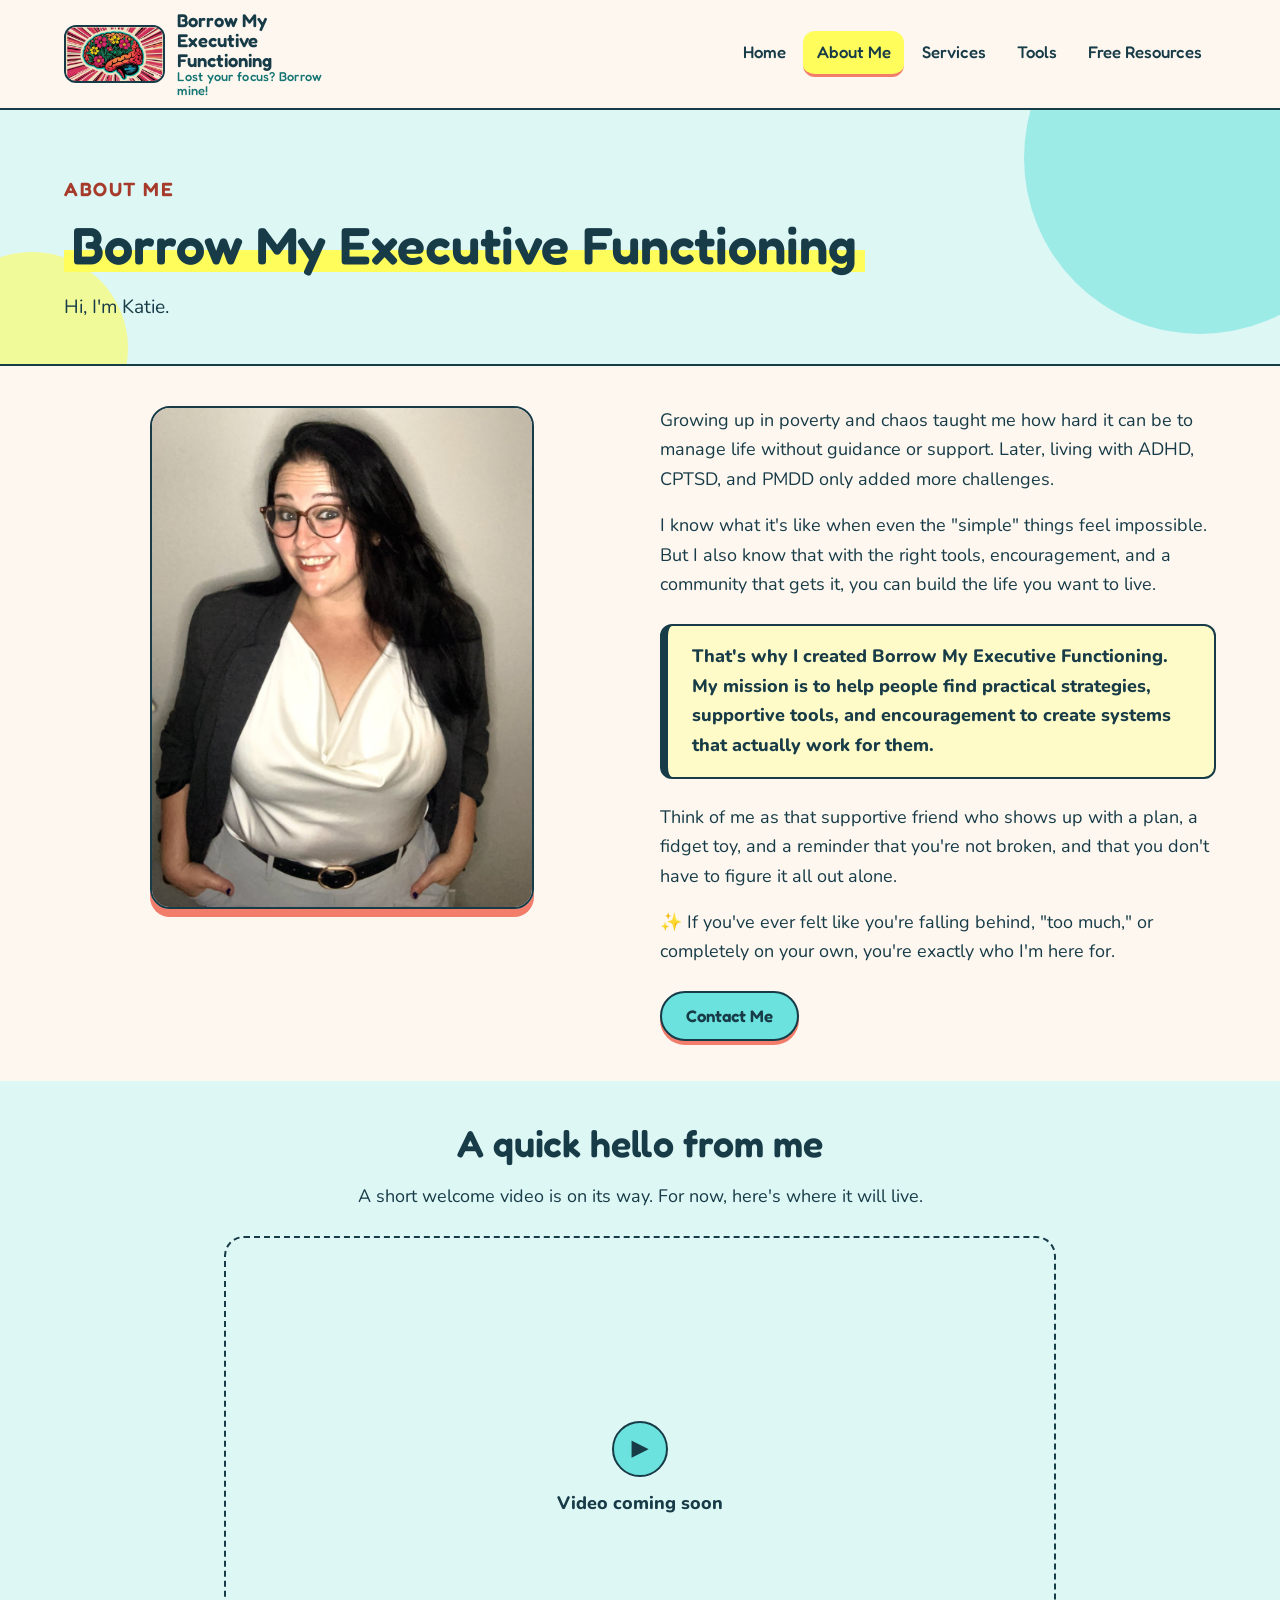
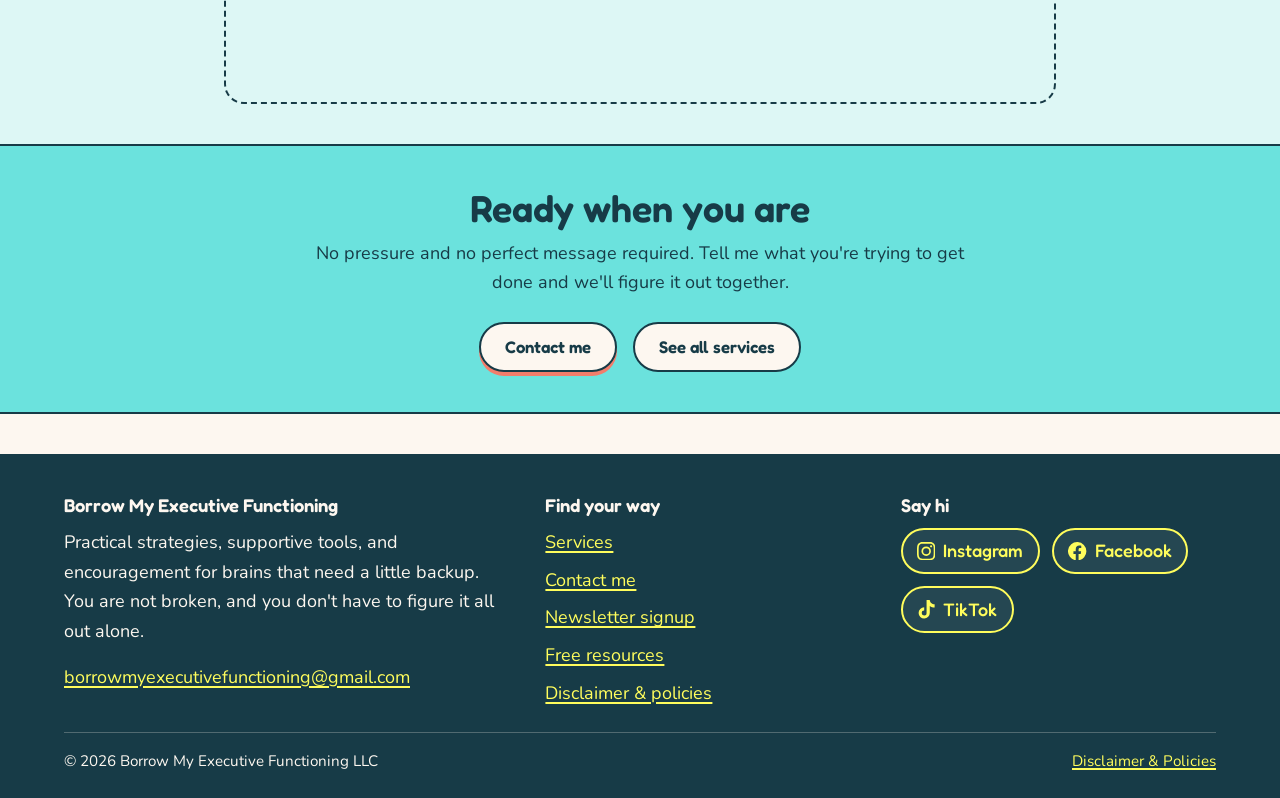
==== site/about.html @ 08794fa0 "Initial site with Netlify forms" ====
<!DOCTYPE html>
<html lang="en">
<head>
  <meta charset="utf-8">
  <meta name="viewport" content="width=device-width, initial-scale=1">
  <title>About Me | Borrow My Executive Functioning</title>
  <meta name="description" content="Meet Katie, the person behind Borrow My Executive Functioning.">
  <link rel="icon" href="images/logo.png" type="image/png">
  <link rel="preconnect" href="https://fonts.googleapis.com">
  <link rel="preconnect" href="https://fonts.gstatic.com" crossorigin>
  <link href="https://fonts.googleapis.com/css2?family=Fredoka:wght@500;600&family=Nunito:ital,wght@0,400;0,700;0,800;1,400&display=swap" rel="stylesheet">
  <link rel="stylesheet" href="css/styles.css">
</head>
<body>
  <a class="skip-link" href="#main">Skip to main content</a>

  <header class="site-header">
    <div class="container">
      <a class="brand" href="index.html" aria-label="Borrow My Executive Functioning home">
        <img src="images/logo.png" alt="" width="640" height="352">
        <span class="brand-name"><span>Borrow My</span><span>Executive Functioning</span><span class="small">Lost your focus? Borrow mine!</span></span>
      </a>
      <button class="nav-toggle" type="button" aria-expanded="false" aria-controls="site-nav">
        <span class="bars" aria-hidden="true"></span>
        <span class="nav-toggle-text">Menu</span>
      </button>
      <nav class="site-nav" id="site-nav" aria-label="Main">
        <ul>
          <li><a href="index.html">Home</a></li>
          <li><a href="about.html" aria-current="page">About Me</a></li>
          <li><a href="services.html">Services</a></li>
          <li><a href="tools.html">Tools</a></li>
          <li><a href="free-resources.html">Free Resources</a></li>
        </ul>
      </nav>
    </div>
  </header>

  <main id="main" tabindex="-1">

    <section class="hero">
      <div class="container">
        <p class="kicker">About Me</p>
        <h1><span class="hl">Borrow My Executive Functioning</span></h1>
        <p class="lead measure">Hi, I'm Katie.</p>
      </div>
    </section>

    <section class="section">
      <div class="container">
        <div class="split">
          <div>
            <img class="portrait" src="images/about-katie.jpg" alt="Katie smiling at the camera, wearing glasses, a white blouse and a dark blazer" width="1000" height="1314">
          </div>
          <div class="measure">
            <p>Growing up in poverty and chaos taught me how hard it can be to manage life without guidance or support. Later, living with ADHD, CPTSD, and PMDD only added more challenges.</p>
            <p>I know what it's like when even the "simple" things feel impossible. But I also know that with the right tools, encouragement, and a community that gets it, you can build the life you want to live.</p>
            <div class="callout">
              <p><strong>That's why I created Borrow My Executive Functioning. My mission is to help people find practical strategies, supportive tools, and encouragement to create systems that actually work for them.</strong></p>
            </div>
            <p>Think of me as that supportive friend who shows up with a plan, a fidget toy, and a reminder that you're not broken, and that you don't have to figure it all out alone.</p>
            <p>&#10024; If you've ever felt like you're falling behind, "too much," or completely on your own, you're exactly who I'm here for.</p>
            <div class="btn-row">
              <a class="btn" href="contact.html">Contact Me</a>
            </div>
          </div>
        </div>
      </div>
    </section>

    <section class="section section--alt" aria-labelledby="video-heading">
      <div class="container">
        <div class="section-heading center">
          <h2 id="video-heading">A quick hello from me</h2>
          <p class="measure">A short welcome video is on its way. For now, here's where it will live.</p>
        </div>
        <div class="video-placeholder" role="img" aria-label="Placeholder for an embedded welcome video">
          <div>
            <div class="play" aria-hidden="true">&#9654;</div>
            <strong>Video coming soon</strong>
          </div>
        </div>
      </div>
    </section>
    <section class="cta-band">
      <div class="container">
        <h2>Ready when you are</h2>
        <p class="measure" style="margin-inline:auto">No pressure and no perfect message required. Tell me what you're trying to get done and we'll figure it out together.</p>
        <div class="btn-row">
          <a class="btn" href="contact.html">Contact me</a>
          <a class="btn btn--outline" href="services.html">See all services</a>
        </div>
      </div>
    </section>

  </main>

  <footer class="site-footer">
    <div class="container">
      <div class="footer-grid">
        <div>
          <h2>Borrow My Executive Functioning</h2>
          <p>Practical strategies, supportive tools, and encouragement for brains that need a little backup. You are not broken, and you don't have to figure it all out alone.</p>
          <p><a href="mailto:borrowmyexecutivefunctioning@gmail.com">borrowmyexecutivefunctioning@gmail.com</a></p>
        </div>
        <div>
          <h2>Find your way</h2>
          <ul>
            <li><a href="services.html">Services</a></li>
            <li><a href="contact.html">Contact me</a></li>
            <li><a href="newsletter.html">Newsletter signup</a></li>
            <li><a href="free-resources.html">Free resources</a></li>
            <li><a href="disclaimer.html">Disclaimer &amp; policies</a></li>
          </ul>
        </div>
        <div>
          <h2>Say hi</h2>
          <div class="social">
            <a href="#" aria-label="Instagram (link coming soon)" data-coming-soon="Social links are coming soon.">
              <svg viewBox="0 0 24 24" aria-hidden="true"><path d="M12 2.2c3.2 0 3.6 0 4.8.1 1.2.1 1.8.2 2.2.4.6.2 1 .5 1.4.9.4.4.7.8.9 1.4.2.4.4 1 .4 2.2.1 1.3.1 1.6.1 4.8s0 3.6-.1 4.8c-.1 1.2-.2 1.8-.4 2.2-.2.6-.5 1-.9 1.4-.4.4-.8.7-1.4.9-.4.2-1 .4-2.2.4-1.3.1-1.6.1-4.8.1s-3.6 0-4.8-.1c-1.2-.1-1.8-.2-2.2-.4-.6-.2-1-.5-1.4-.9-.4-.4-.7-.8-.9-1.4-.2-.4-.4-1-.4-2.2C2.2 15.6 2.2 15.2 2.2 12s0-3.6.1-4.8c.1-1.2.2-1.8.4-2.2.2-.6.5-1 .9-1.4.4-.4.8-.7 1.4-.9.4-.2 1-.4 2.2-.4C8.4 2.2 8.8 2.2 12 2.2M12 0C8.7 0 8.3 0 7.1.1 5.8.1 4.9.3 4.1.6c-.8.3-1.5.7-2.1 1.4C1.3 2.6.9 3.3.6 4.1.3 4.9.1 5.8.1 7.1 0 8.3 0 8.7 0 12s0 3.7.1 4.9c.1 1.3.3 2.2.6 2.9.3.8.7 1.5 1.4 2.1.7.7 1.3 1.1 2.1 1.4.8.3 1.6.5 2.9.6C8.3 24 8.7 24 12 24s3.7 0 4.9-.1c1.3-.1 2.2-.3 2.9-.6.8-.3 1.5-.7 2.1-1.4.7-.7 1.1-1.3 1.4-2.1.3-.8.5-1.6.6-2.9.1-1.2.1-1.6.1-4.9s0-3.7-.1-4.9c-.1-1.3-.3-2.2-.6-2.9-.3-.8-.7-1.5-1.4-2.1C21.4 1.3 20.7.9 19.9.6 19.1.3 18.2.1 16.9.1 15.7 0 15.3 0 12 0zm0 5.8a6.2 6.2 0 1 0 0 12.4 6.2 6.2 0 0 0 0-12.4zM12 16a4 4 0 1 1 0-8 4 4 0 0 1 0 8zm6.4-11.8a1.4 1.4 0 1 0 0 2.9 1.4 1.4 0 0 0 0-2.9z"/></svg>
              Instagram
            </a>
            <a href="#" aria-label="Facebook (link coming soon)" data-coming-soon="Social links are coming soon.">
              <svg viewBox="0 0 24 24" aria-hidden="true"><path d="M24 12a12 12 0 1 0-13.9 11.9v-8.4H7.1V12h3V9.4c0-3 1.8-4.7 4.5-4.7 1.3 0 2.7.2 2.7.2v3h-1.5c-1.5 0-2 .9-2 1.9V12h3.3l-.5 3.5h-2.8v8.4A12 12 0 0 0 24 12z"/></svg>
              Facebook
            </a>
            <a href="#" aria-label="TikTok (link coming soon)" data-coming-soon="Social links are coming soon.">
              <svg viewBox="0 0 24 24" aria-hidden="true"><path d="M12.5 0h4.1c.3 2.4 1.6 4.4 3.9 5.2.8.3 1.6.4 2.5.4v4.1c-2.3 0-4.4-.7-6.3-2v9.1A7.3 7.3 0 1 1 9.4 9.6v4.2a3.2 3.2 0 1 0 3.1 3.1V0z"/></svg>
              TikTok
            </a>
          </div>
        </div>
      </div>
      <div class="footer-bottom">
        <span>&copy; 2026 Borrow My Executive Functioning LLC</span>
        <span><a href="disclaimer.html">Disclaimer &amp; Policies</a></span>
      </div>
    </div>
  </footer>

  <script src="js/main.js"></script>
</body>
</html>
---- site/css/styles.css ----
/* =========================================================
   Borrow My Executive Functioning — "Lemonade Lagoon" theme
   ---------------------------------------------------------
   Design rules (see AI Context.md):
   - Clean layout, generous whitespace, short text chunks
   - No motion unless the user asks for it (reduced-motion safe)
   - One consistent palette + type system across every page
   - WCAG 2.1 AA contrast: only Deep Lagoon, Mid Teal and
     Deep Coral are ever used as text colours.
   ========================================================= */

:root {
  /* Client colours */
  --aqua:        #6BE2DD;  /* buttons, hero bg, shapes — never text */
  --lemon:       #FFFD5C;  /* highlighter, badges, hover — never text on light */
  --lagoon:      #173B47;  /* body copy, headings, borders, footer */
  --coral:       #F27D6B;  /* decorative accent — never text */
  --teal:        #157572;  /* links, secondary text, focus rings */

  /* Derived shades */
  --deep-coral:  #A63A2B;  /* text-safe coral: kickers, accent headings */
  --cream:       #FDF7F0;  /* page background */
  --aqua-tint:   #DDF7F5;
  --lemon-tint:  #FFFBC8;
  --coral-tint:  #FDE6E1;
  --white:       #FFFFFF;

  /* Type */
  --font-head: "Fredoka", "Nunito", "Segoe UI", system-ui, sans-serif;
  --font-body: "Nunito", "Segoe UI", system-ui, -apple-system, sans-serif;

  /* Layout */
  --max-width: 72rem;
  --measure: 62ch;
  --radius: 1.25rem;
  --radius-sm: 0.75rem;
  --border: 2px solid var(--lagoon);
  --space-1: 0.5rem;
  --space-2: 1rem;
  --space-3: 1.5rem;
  --space-4: 2.5rem;
  --space-5: 4rem;
}

/* ---------- Reset / base ---------- */
*, *::before, *::after { box-sizing: border-box; }

html {
  scroll-behavior: smooth;
  -webkit-text-size-adjust: 100%;
}

body {
  margin: 0;
  background: var(--cream);
  color: var(--lagoon);
  font-family: var(--font-body);
  font-size: 1.125rem;      /* 18px — a little larger than default for readability */
  line-height: 1.65;
  min-height: 100vh;
  display: flex;
  flex-direction: column;
}

img {
  max-width: 100%;
  height: auto;
  display: block;
}

h1, h2, h3, h4 {
  font-family: var(--font-head);
  font-weight: 600;
  line-height: 1.2;
  margin: 0 0 var(--space-2);
  color: var(--lagoon);
  text-wrap: balance;
}
h1 { font-size: clamp(2.1rem, 5vw, 3.25rem); }
h2 { font-size: clamp(1.7rem, 3.5vw, 2.35rem); }
h3 { font-size: clamp(1.3rem, 2.5vw, 1.6rem); }
h4 { font-size: 1.15rem; }

p, ul, ol { margin: 0 0 var(--space-2); }
p:last-child { margin-bottom: 0; }

a {
  color: var(--teal);
  text-decoration: underline;
  text-underline-offset: 0.15em;
  text-decoration-thickness: 2px;
}
a:hover { color: var(--lagoon); }

strong { font-weight: 800; }
em { font-style: italic; }

hr {
  border: 0;
  border-top: var(--border);
  margin: var(--space-4) 0;
}

/* Focus: always visible, high contrast */
:focus-visible {
  outline: 3px solid var(--teal);
  outline-offset: 3px;
  border-radius: 4px;
}

/* Respect reduced-motion preferences (and there is barely any motion anyway) */
@media (prefers-reduced-motion: reduce) {
  html { scroll-behavior: auto; }
  *, *::before, *::after { transition: none !important; animation: none !important; }
}

/* ---------- Utilities ---------- */
.container {
  width: min(100% - 2.5rem, var(--max-width));
  margin-inline: auto;
}
.measure { max-width: var(--measure); }
.center { text-align: center; }
.center .measure { margin-inline: auto; }
.visually-hidden {
  position: absolute !important;
  width: 1px; height: 1px;
  overflow: hidden; clip: rect(0 0 0 0);
  white-space: nowrap; border: 0; padding: 0; margin: -1px;
}

/* Lemon highlighter behind headings */
.hl {
  background: linear-gradient(transparent 58%, var(--lemon) 58%, var(--lemon) 94%, transparent 94%);
  padding: 0 0.15em;
  box-decoration-break: clone;
  -webkit-box-decoration-break: clone;
}

.kicker {
  font-family: var(--font-head);
  font-weight: 600;
  font-size: 0.95rem;
  letter-spacing: 0.08em;
  text-transform: uppercase;
  color: var(--deep-coral);
  margin: 0 0 var(--space-1);
}

.lead {
  font-size: 1.25rem;
}

.badge {
  display: inline-block;
  font-family: var(--font-head);
  font-weight: 600;
  font-size: 0.95rem;
  background: var(--lemon);
  color: var(--lagoon);
  border: var(--border);
  border-radius: 999px;
  padding: 0.25rem 0.9rem;
}

/* ---------- Skip link ---------- */
.skip-link {
  position: absolute;
  left: 1rem;
  top: -100px;
  z-index: 1000;
  background: var(--lemon);
  color: var(--lagoon);
  border: var(--border);
  border-radius: var(--radius-sm);
  padding: 0.6rem 1rem;
  font-family: var(--font-head);
  font-weight: 600;
  text-decoration: none;
}
.skip-link:focus { top: 1rem; }

/* ---------- Header ---------- */
.site-header {
  position: sticky;
  top: 0;
  z-index: 100;
  background: var(--cream);
  border-bottom: var(--border);
}
.site-header .container {
  display: flex;
  align-items: center;
  justify-content: space-between;
  gap: var(--space-2);
  min-height: 5rem;
  padding-block: 0.6rem;
}
.brand {
  display: flex;
  align-items: center;
  gap: 0.75rem;
  text-decoration: none;
  color: var(--lagoon);
  font-family: var(--font-head);
  font-weight: 600;
  font-size: 1.15rem;
  line-height: 1.1;
}
.brand img {
  height: 3.6rem;
  width: auto;
  border-radius: var(--radius-sm);
  border: var(--border);
}
.brand-name { max-width: 11rem; }
.brand-name span { display: block; }
.brand-name .small {
  font-size: 0.8rem;
  font-weight: 500;
  color: var(--teal);
  letter-spacing: 0.02em;
}

.nav-toggle {
  display: none;
  background: var(--aqua);
  color: var(--lagoon);
  border: var(--border);
  border-radius: var(--radius-sm);
  font-family: var(--font-head);
  font-weight: 600;
  font-size: 1rem;
  padding: 0.5rem 0.9rem;
  cursor: pointer;
  align-items: center;
  gap: 0.5rem;
}
.nav-toggle .bars {
  display: inline-block;
  width: 1.2rem; height: 2px;
  background: currentColor;
  position: relative;
}
.nav-toggle .bars::before, .nav-toggle .bars::after {
  content: ""; position: absolute; left: 0; width: 100%; height: 2px; background: currentColor;
}
.nav-toggle .bars::before { top: -6px; }
.nav-toggle .bars::after  { top:  6px; }

.site-nav ul {
  list-style: none;
  margin: 0; padding: 0;
  display: flex;
  gap: 0.25rem;
  flex-wrap: wrap;
}
.site-nav a {
  display: inline-block;
  padding: 0.5rem 0.85rem;
  color: var(--lagoon);
  font-family: var(--font-head);
  font-weight: 500;
  font-size: 1.05rem;
  text-decoration: none;
  border-radius: var(--radius-sm);
  border-bottom: 3px solid transparent;
}
.site-nav a:hover { background: var(--lemon-tint); }
.site-nav a[aria-current="page"],
.site-nav a.is-active {
  border-bottom-color: var(--coral);   /* coral: active nav underline */
  background: var(--lemon);
}

@media (max-width: 47.99rem) {
  .nav-toggle { display: inline-flex; }
  .js .site-nav { display: none; width: 100%; }
  .js .site-nav.is-open { display: block; }
  .site-header .container { flex-wrap: wrap; }
  .site-nav ul { flex-direction: column; padding-block: 0.5rem 0.75rem; }
  .site-nav a { display: block; font-size: 1.15rem; padding: 0.7rem 0.9rem; }
  .brand-name { display: none; }
}

/* ---------- Main / sections ---------- */
main { flex: 1; }

.section { padding-block: var(--space-4); }
.section--alt { background: var(--aqua-tint); }
.section--lemon { background: var(--lemon-tint); }
.section--tight { padding-block: var(--space-3); }
.section-heading { margin-bottom: var(--space-3); }

/* Hero */
.hero {
  background: var(--aqua-tint);
  border-bottom: var(--border);
  padding-block: var(--space-5) var(--space-4);
  position: relative;
  overflow: hidden;
}
/* soft, static decorative shapes — no motion */
.hero::before, .hero::after {
  content: "";
  position: absolute;
  border-radius: 50%;
  pointer-events: none;
  z-index: 0;
}
.hero::before {
  width: 22rem; height: 22rem;
  right: -6rem; top: -8rem;
  background: var(--aqua);
  opacity: 0.55;
}
.hero::after {
  width: 12rem; height: 12rem;
  left: -4rem; bottom: -5rem;
  background: var(--lemon);
  opacity: 0.6;
}
.hero .container { position: relative; z-index: 1; }
.hero p { font-size: 1.2rem; }

.hero--split .container {
  display: grid;
  grid-template-columns: minmax(0, 1.15fr) minmax(0, 1fr);
  gap: var(--space-4);
  align-items: center;
}
.hero--split img {
  width: 100%;
  border: var(--border);
  border-radius: var(--radius);
  box-shadow: 0 8px 0 var(--coral);
  background: var(--white);
}
@media (max-width: 47.99rem) {
  .hero { padding-block: var(--space-4); }
  .hero--split .container { grid-template-columns: minmax(0, 1fr); }
  .hero--split img { max-width: 28rem; margin-inline: auto; }
}

/* ---------- Buttons ---------- */
.btn {
  display: inline-block;
  font-family: var(--font-head);
  font-weight: 600;
  font-size: 1.05rem;
  line-height: 1.2;
  text-decoration: none;
  text-align: center;
  padding: 0.8rem 1.5rem;
  border: var(--border);
  border-radius: 999px;
  background: var(--aqua);
  color: var(--lagoon);
  box-shadow: 0 4px 0 var(--coral);      /* coral: button shadows */
  cursor: pointer;
  transition: background-color 120ms ease, transform 80ms ease, box-shadow 80ms ease;
}
.btn:hover { background: var(--lemon); color: var(--lagoon); }
.btn:active { transform: translateY(2px); box-shadow: 0 2px 0 var(--coral); }

.btn--secondary {
  background: var(--deep-coral);
  color: var(--cream);
  border-color: var(--deep-coral);
}
.btn--secondary:hover { background: var(--lagoon); border-color: var(--lagoon); color: var(--cream); }

.btn--outline {
  background: transparent;
  box-shadow: none;
}
.btn--outline:hover { background: var(--lemon-tint); }

.btn--disabled,
.btn[aria-disabled="true"] {
  background: var(--cream);
  color: var(--lagoon);
  border-style: dashed;
  box-shadow: none;
  cursor: not-allowed;
  opacity: 0.85;
}
.btn--disabled:hover { background: var(--cream); }

.btn-row {
  display: flex;
  flex-wrap: wrap;
  gap: var(--space-2);
  align-items: center;
  margin-top: var(--space-3);
}

/* ---------- Cards ---------- */
.card-grid {
  display: grid;
  grid-template-columns: repeat(auto-fit, minmax(min(100%, 17rem), 1fr));
  gap: var(--space-3);
}
.card {
  display: flex;
  flex-direction: column;
  gap: var(--space-2);
  background: var(--white);
  border: var(--border);
  border-radius: var(--radius);
  padding: var(--space-3);
}
.card > :last-child { margin-top: auto; }
.card h3 { margin-bottom: 0; }
.card--lemon { background: var(--lemon-tint); }
.card--coral { background: var(--coral-tint); }
.card--aqua  { background: var(--aqua-tint); }
.card .btn { align-self: flex-start; }

.card--media { padding: 0; overflow: hidden; }
.card--media img {
  width: 100%;
  aspect-ratio: 3 / 2;
  object-fit: cover;
  border-bottom: var(--border);
}
.card--media .card-body {
  display: flex; flex-direction: column; gap: var(--space-2);
  padding: var(--space-3);
  flex: 1;
}
.card--media .card-body > :last-child { margin-top: auto; }

/* Image placeholder box (Tools page, etc.) */
.placeholder-media {
  display: grid;
  place-items: center;
  aspect-ratio: 3 / 2;
  background:
    repeating-linear-gradient(45deg, transparent 0 14px, rgba(23,59,71,0.06) 14px 28px),
    var(--aqua-tint);
  border-bottom: var(--border);
  color: var(--teal);
  font-family: var(--font-head);
  font-weight: 500;
  text-align: center;
  padding: var(--space-2);
}

/* ---------- Price cards ---------- */
.price-grid {
  display: grid;
  grid-template-columns: repeat(auto-fit, minmax(min(100%, 15rem), 1fr));
  gap: var(--space-3);
}
.price {
  background: var(--white);
  border: var(--border);
  border-radius: var(--radius);
  padding: var(--space-3);
  display: flex;
  flex-direction: column;
  gap: var(--space-1);
}
.price h3 { margin: 0; font-size: 1.35rem; }
.price .amount {
  font-family: var(--font-head);
  font-weight: 600;
  font-size: 2rem;
  color: var(--deep-coral);
  line-height: 1;
}
.price .detail {
  font-weight: 800;
  color: var(--teal);
}
.price p { margin: 0; }
.price--featured { background: var(--lemon-tint); }

/* ---------- Callouts ---------- */
.callout {
  background: var(--lemon-tint);
  border: var(--border);
  border-left-width: 8px;
  border-radius: var(--radius-sm);
  padding: var(--space-2) var(--space-3);
  margin-block: var(--space-3);
}
.callout--coral { background: var(--coral-tint); }
.callout--aqua  { background: var(--aqua-tint); }
.callout > :last-child { margin-bottom: 0; }
.callout h3, .callout h4 { margin-bottom: 0.35rem; }

/* ---------- Lists ---------- */
.checklist {
  list-style: none;
  padding: 0;
  display: grid;
  gap: 0.6rem;
}
.checklist li {
  position: relative;
  padding-left: 2rem;
}
.checklist li::before {
  content: "";
  position: absolute;
  left: 0; top: 0.35em;
  width: 1.15rem; height: 1.15rem;
  border-radius: 50%;
  background: var(--aqua);
  border: var(--border);
}
.checklist--two {
  grid-template-columns: repeat(auto-fit, minmax(min(100%, 18rem), 1fr));
}

/* ---------- FAQ (native <details>) ---------- */
.faq { display: grid; gap: var(--space-2); }
.faq details {
  background: var(--white);
  border: var(--border);
  border-radius: var(--radius-sm);
  overflow: hidden;
}
.faq summary {
  cursor: pointer;
  list-style: none;
  padding: 1rem 3rem 1rem 1.25rem;
  font-family: var(--font-head);
  font-weight: 600;
  font-size: 1.15rem;
  position: relative;
}
.faq summary::-webkit-details-marker { display: none; }
.faq summary::after {
  content: "+";
  position: absolute;
  right: 1.1rem; top: 50%;
  transform: translateY(-50%);
  width: 1.7rem; height: 1.7rem;
  display: grid; place-items: center;
  border-radius: 50%;
  border: var(--border);
  background: var(--aqua);
  font-size: 1.2rem;
  line-height: 1;
}
.faq details[open] summary { background: var(--lemon-tint); border-bottom: var(--border); }
.faq details[open] summary::after { content: "–"; background: var(--lemon); }
.faq summary:hover { background: var(--lemon-tint); }
.faq .faq-body { padding: 1rem 1.25rem 1.25rem; }
.faq .faq-body > :last-child { margin-bottom: 0; }

/* ---------- Section sub-nav (service pages) ---------- */
.subnav {
  display: flex;
  flex-wrap: wrap;
  align-items: center;
  gap: 0.5rem;
  padding-block: var(--space-2);
  font-family: var(--font-head);
}
.subnav .label { color: var(--teal); font-weight: 500; margin-right: 0.25rem; }
.subnav a {
  text-decoration: none;
  color: var(--lagoon);
  padding: 0.35rem 0.9rem;
  border: var(--border);
  border-radius: 999px;
  background: var(--white);
  font-weight: 500;
}
.subnav a:hover { background: var(--lemon-tint); }
.subnav a[aria-current="page"] { background: var(--lemon); }

/* ---------- Two-column blocks ---------- */
.split {
  display: grid;
  grid-template-columns: minmax(0, 1fr) minmax(0, 1fr);
  gap: var(--space-4);
  align-items: start;
}
@media (max-width: 47.99rem) { .split { grid-template-columns: minmax(0, 1fr); } }

.portrait {
  border: var(--border);
  border-radius: var(--radius);
  box-shadow: 0 8px 0 var(--coral);
  max-width: 24rem;
  width: 100%;
  margin-inline: auto;
}

/* Video placeholder */
.video-placeholder {
  max-width: 52rem;
  margin-inline: auto;
  aspect-ratio: 16 / 9;
  display: grid;
  place-items: center;
  text-align: center;
  background: var(--aqua-tint);
  border: 2px dashed var(--lagoon);
  border-radius: var(--radius);
  color: var(--lagoon);
  padding: var(--space-2);
}
.video-placeholder .play {
  width: 3.5rem; height: 3.5rem;
  border-radius: 50%;
  background: var(--aqua);
  border: var(--border);
  display: grid; place-items: center;
  margin: 0 auto 0.75rem;
  font-size: 1.4rem;
}

/* ---------- Forms (contact / newsletter / zip request) ---------- */
.form-card {
  background: var(--white);
  border: var(--border);
  border-radius: var(--radius);
  padding: var(--space-3);
  max-width: 34rem;
  box-shadow: 0 4px 0 var(--aqua);
}
.form-card .field { margin-bottom: var(--space-2); }
.form-card label {
  display: block;
  font-family: var(--font-head);
  font-weight: 600;
  margin-bottom: 0.3rem;
}
.form-card input:not([type="checkbox"]),
.form-card textarea {
  width: 100%;
  font: inherit;
  padding: 0.7rem 0.9rem;
  border: var(--border);
  border-radius: var(--radius-sm);
  background: var(--cream);
  color: var(--lagoon);
}
.form-card textarea { min-height: 7rem; resize: vertical; }
.form-card input:focus-visible,
.form-card textarea:focus-visible {
  background: var(--white);
  outline: 3px solid var(--teal);
  outline-offset: 2px;
}
/* Only flag a problem after the visitor has typed something. */
.form-card input:not(:placeholder-shown):not(:focus):invalid,
.form-card textarea:not(:placeholder-shown):not(:focus):invalid {
  border-color: var(--deep-coral);
}
.form-card .hint {
  margin: 0.35rem 0 0;
  font-size: 0.95rem;
  color: var(--teal);
}
.form-card .field--check {
  display: flex;
  align-items: flex-start;
  gap: 0.6rem;
}
.form-card .field--check input {
  width: 1.35rem;
  height: 1.35rem;
  margin-top: 0.15rem;
  flex-shrink: 0;
  accent-color: var(--teal);
}
.form-card .field--check label {
  margin: 0;
  font-family: var(--font-body);
  font-weight: 400;
}
.form-card button.btn { cursor: pointer; }
/* Spam trap: hidden from people, still in the DOM for bots. */
.honeypot { position: absolute; left: -10000px; width: 1px; height: 1px; overflow: hidden; }

/* ---------- Prose (long policy text) ---------- */
.prose { max-width: var(--measure); }
.prose h2 { margin-top: var(--space-4); }
.prose h3 { margin-top: var(--space-3); }
.prose ul { padding-left: 1.4rem; }
.prose li { margin-bottom: 0.35rem; }
.toc {
  background: var(--white);
  border: var(--border);
  border-radius: var(--radius-sm);
  padding: var(--space-2) var(--space-3);
  margin-bottom: var(--space-3);
}
.toc ul { margin: 0; padding-left: 1.2rem; }
.toc a { font-family: var(--font-head); font-weight: 500; }

/* ---------- CTA band ---------- */
.cta-band {
  background: var(--aqua);
  border-top: var(--border);
  border-bottom: var(--border);
  padding-block: var(--space-4);
  text-align: center;
}
.cta-band h2 { margin-bottom: var(--space-1); }
.cta-band .btn-row { justify-content: center; }
.cta-band .btn { background: var(--cream); }
.cta-band .btn:hover { background: var(--lemon); }
.cta-band .btn--secondary { background: var(--deep-coral); }
.cta-band .btn--secondary:hover { background: var(--lagoon); }

/* ---------- Footer ---------- */
.site-footer {
  background: var(--lagoon);
  color: var(--cream);
  padding-block: var(--space-4) var(--space-3);
  margin-top: var(--space-4);
}
.site-footer a { color: var(--lemon); }  /* lemon links on dark bg — allowed by the spec */
.site-footer a:hover { color: var(--cream); }
.footer-grid {
  display: grid;
  grid-template-columns: 1.4fr 1fr 1fr;
  gap: var(--space-4);
}
@media (max-width: 47.99rem) { .footer-grid { grid-template-columns: 1fr; gap: var(--space-3); } }
.site-footer h2 {
  color: var(--cream);
  font-size: 1.15rem;
  margin-bottom: 0.75rem;
}
.site-footer ul { list-style: none; margin: 0; padding: 0; display: grid; gap: 0.5rem; }
.site-footer p { color: var(--cream); }
.social {
  display: flex;
  flex-wrap: wrap;
  gap: 0.75rem;
}
.social a {
  display: inline-flex;
  align-items: center;
  gap: 0.5rem;
  text-decoration: none;
  background: rgba(255,255,255,0.06);
  border: 2px solid var(--lemon);
  border-radius: 999px;
  padding: 0.4rem 0.9rem;
  font-family: var(--font-head);
  font-weight: 500;
}
.social a:hover { background: var(--lemon); color: var(--lagoon); }
.social svg { width: 1.15rem; height: 1.15rem; fill: currentColor; }
.footer-bottom {
  border-top: 1px solid rgba(253,247,240,0.25);
  margin-top: var(--space-3);
  padding-top: var(--space-2);
  font-size: 0.95rem;
  display: flex;
  flex-wrap: wrap;
  justify-content: space-between;
  gap: 0.5rem 1.5rem;
}
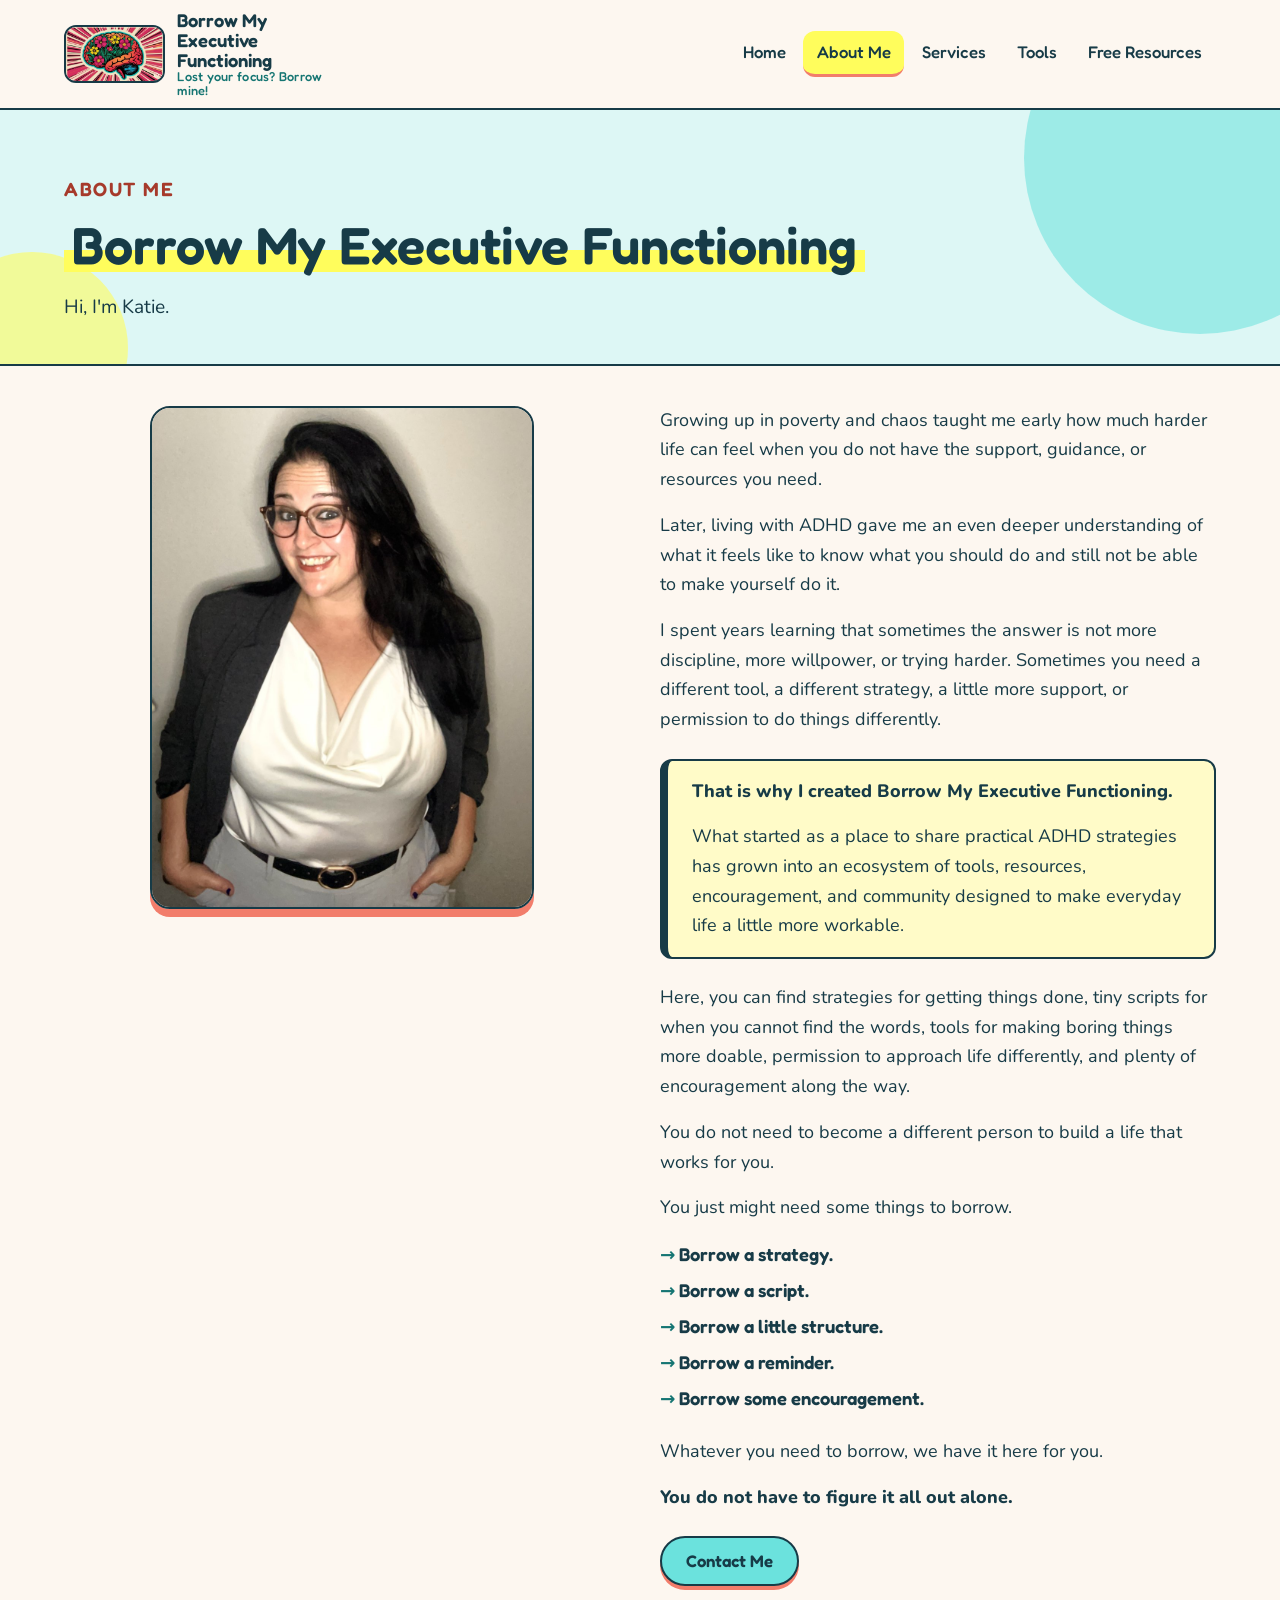
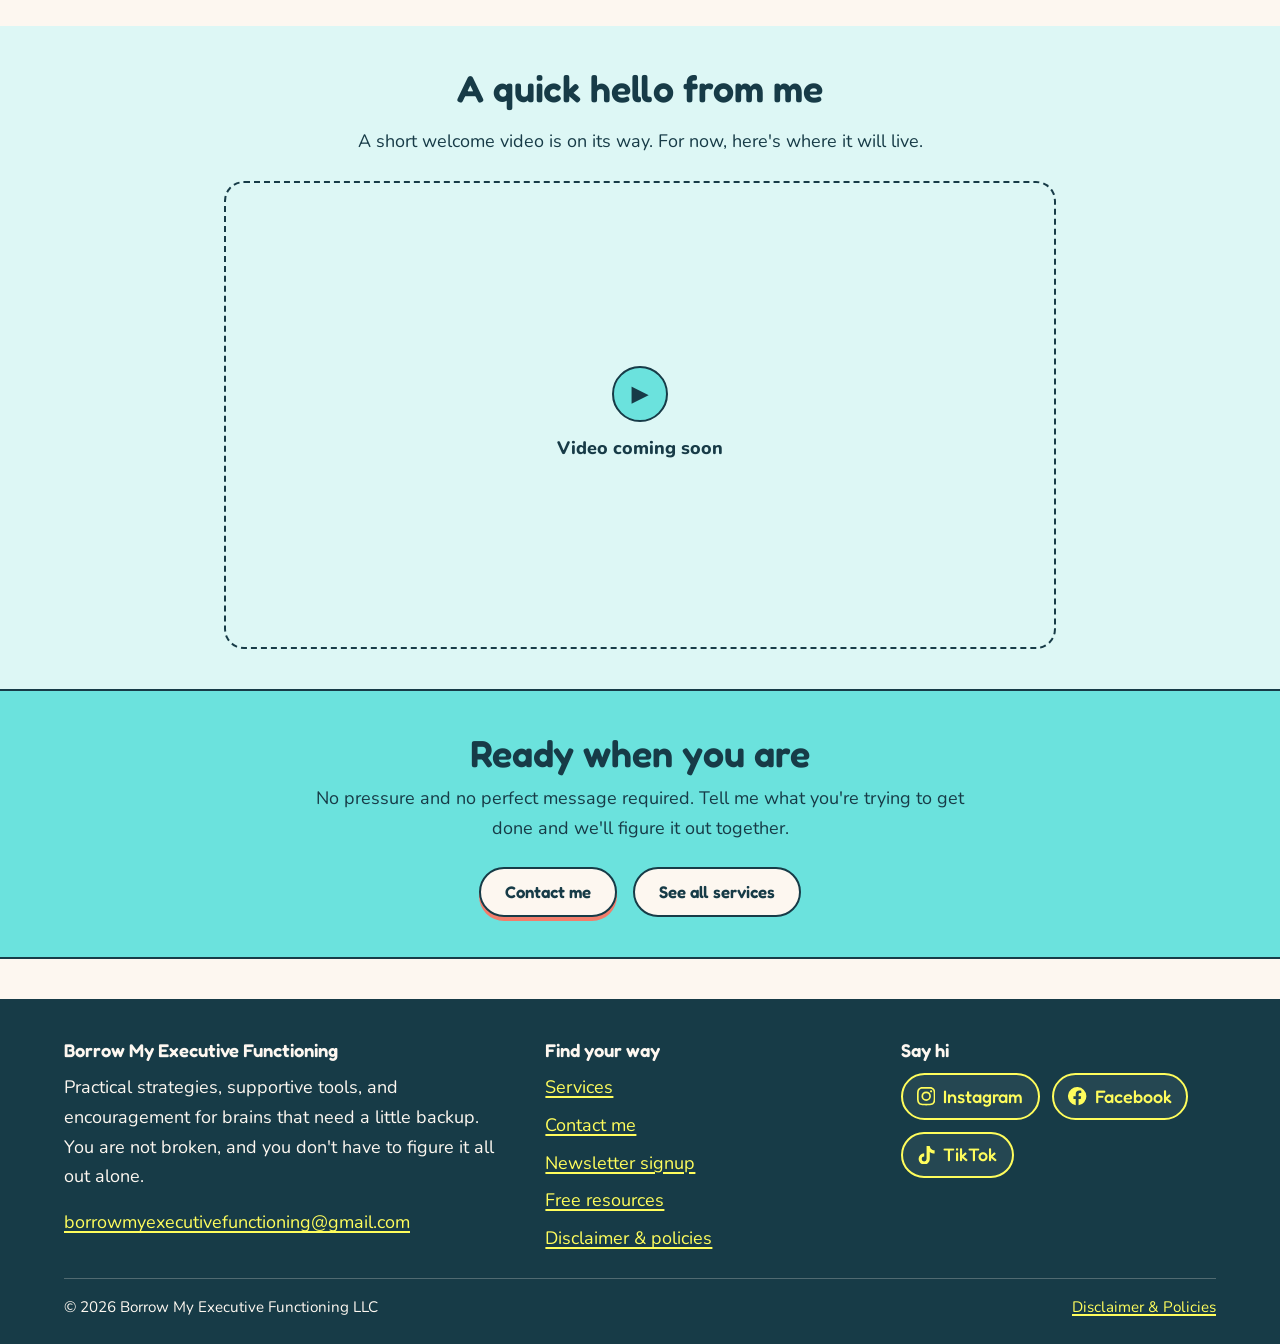
==== commit 21f8b1df: "adhd hacks update/aboutme" ====
--- a/site/about.html
+++ b/site/about.html
@@ -53,13 +53,25 @@
             <img class="portrait" src="images/about-katie.jpg" alt="Katie smiling at the camera, wearing glasses, a white blouse and a dark blazer" width="1000" height="1314">
           </div>
           <div class="measure">
-            <p>Growing up in poverty and chaos taught me how hard it can be to manage life without guidance or support. Later, living with ADHD, CPTSD, and PMDD only added more challenges.</p>
-            <p>I know what it's like when even the "simple" things feel impossible. But I also know that with the right tools, encouragement, and a community that gets it, you can build the life you want to live.</p>
+            <p>Growing up in poverty and chaos taught me early how much harder life can feel when you do not have the support, guidance, or resources you need.</p>
+            <p>Later, living with ADHD gave me an even deeper understanding of what it feels like to know what you should do and still not be able to make yourself do it.</p>
+            <p>I spent years learning that sometimes the answer is not more discipline, more willpower, or trying harder. Sometimes you need a different tool, a different strategy, a little more support, or permission to do things differently.</p>
             <div class="callout">
-              <p><strong>That's why I created Borrow My Executive Functioning. My mission is to help people find practical strategies, supportive tools, and encouragement to create systems that actually work for them.</strong></p>
+              <p><strong>That is why I created Borrow My Executive Functioning.</strong></p>
+              <p>What started as a place to share practical ADHD strategies has grown into an ecosystem of tools, resources, encouragement, and community designed to make everyday life a little more workable.</p>
             </div>
-            <p>Think of me as that supportive friend who shows up with a plan, a fidget toy, and a reminder that you're not broken, and that you don't have to figure it all out alone.</p>
-            <p>&#10024; If you've ever felt like you're falling behind, "too much," or completely on your own, you're exactly who I'm here for.</p>
+            <p>Here, you can find strategies for getting things done, tiny scripts for when you cannot find the words, tools for making boring things more doable, permission to approach life differently, and plenty of encouragement along the way.</p>
+            <p>You do not need to become a different person to build a life that works for you.</p>
+            <p>You just might need some things to borrow.</p>
+            <ul class="borrow-list">
+              <li>Borrow a strategy.</li>
+              <li>Borrow a script.</li>
+              <li>Borrow a little structure.</li>
+              <li>Borrow a reminder.</li>
+              <li>Borrow some encouragement.</li>
+            </ul>
+            <p>Whatever you need to borrow, we have it here for you.</p>
+            <p><strong>You do not have to figure it all out alone.</strong></p>
             <div class="btn-row">
               <a class="btn" href="contact.html">Contact Me</a>
             </div>
--- a/site/css/styles.css
+++ b/site/css/styles.css
@@ -424,6 +424,10 @@
   object-fit: cover;
   border-bottom: var(--border);
 }
+.card--media img.img-contain {
+  object-fit: contain;
+  background: #5EC5D8; /* matches the ADHD Hacks cover background */
+}
 .card--media .card-body {
   display: flex; flex-direction: column; gap: var(--space-2);
   padding: var(--space-3);
@@ -492,6 +496,20 @@
 .callout h3, .callout h4 { margin-bottom: 0.35rem; }
 
 /* ---------- Lists ---------- */
+.borrow-list {
+  list-style: none;
+  padding: 0;
+  margin-block: var(--space-2) var(--space-3);
+  display: grid;
+  gap: 0.35rem;
+  font-family: var(--font-head);
+  font-weight: 600;
+  font-size: 1.15rem;
+}
+.borrow-list li::before {
+  content: "\2192\00a0";
+  color: var(--teal);
+}
 .checklist {
   list-style: none;
   padding: 0;
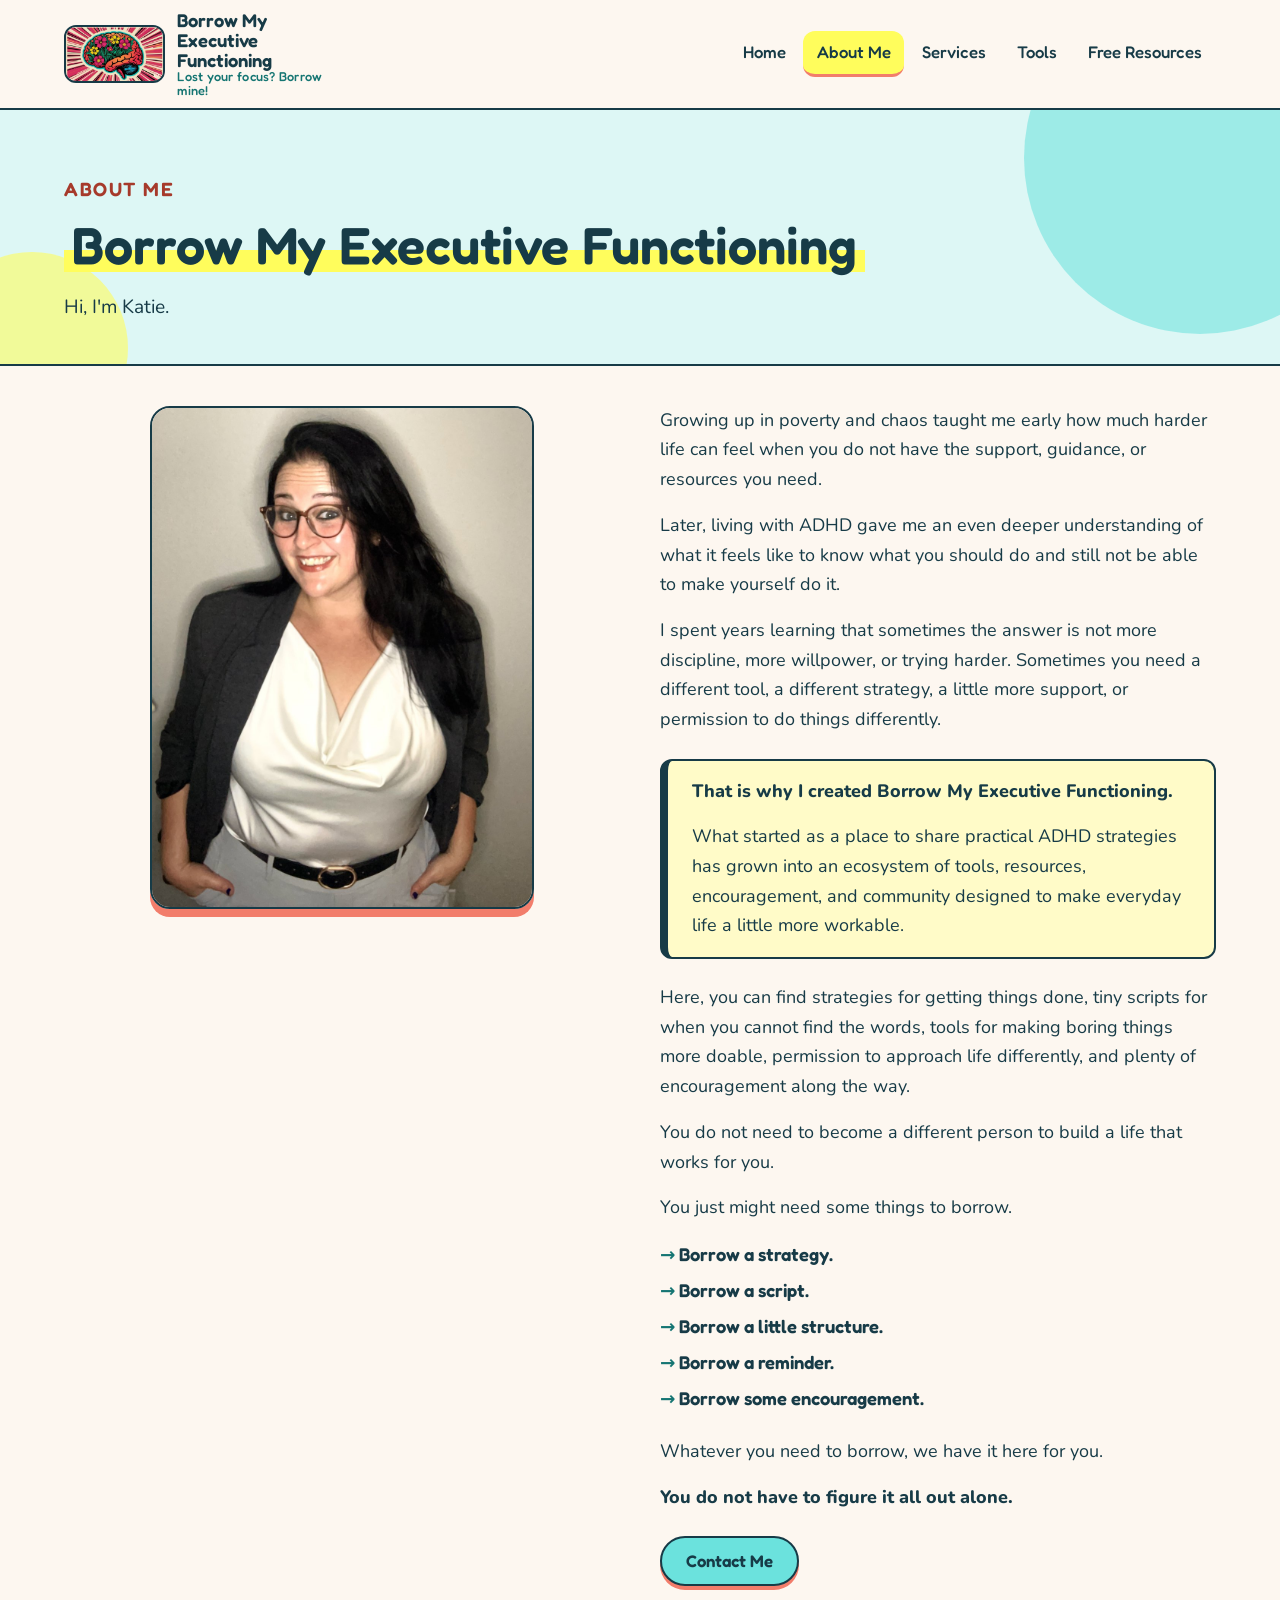
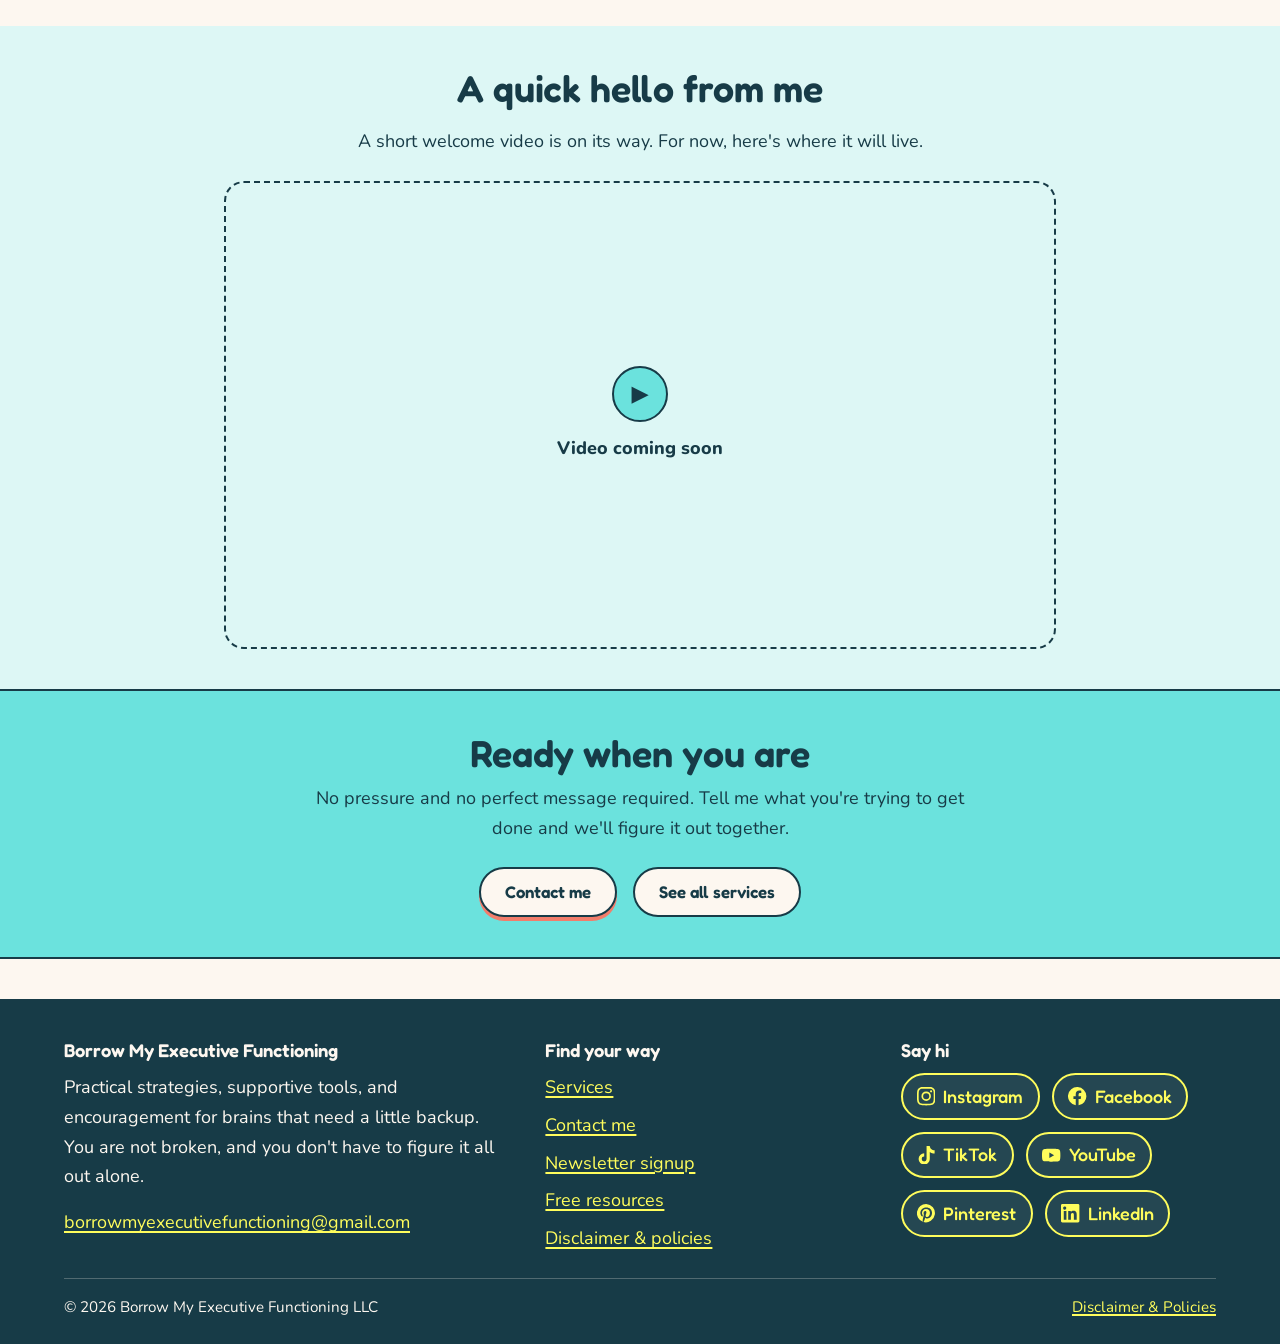
==== commit efd05b89: "reformatted adhd picture and added social links" ====
--- a/site/about.html
+++ b/site/about.html
@@ -128,17 +128,29 @@
         <div>
           <h2>Say hi</h2>
           <div class="social">
-            <a href="#" aria-label="Instagram (link coming soon)" data-coming-soon="Social links are coming soon.">
+            <a href="https://www.instagram.com/borrowmyexecutivefunctioning/" target="_blank" rel="noopener" aria-label="Instagram (opens in a new tab)">
               <svg viewBox="0 0 24 24" aria-hidden="true"><path d="M12 2.2c3.2 0 3.6 0 4.8.1 1.2.1 1.8.2 2.2.4.6.2 1 .5 1.4.9.4.4.7.8.9 1.4.2.4.4 1 .4 2.2.1 1.3.1 1.6.1 4.8s0 3.6-.1 4.8c-.1 1.2-.2 1.8-.4 2.2-.2.6-.5 1-.9 1.4-.4.4-.8.7-1.4.9-.4.2-1 .4-2.2.4-1.3.1-1.6.1-4.8.1s-3.6 0-4.8-.1c-1.2-.1-1.8-.2-2.2-.4-.6-.2-1-.5-1.4-.9-.4-.4-.7-.8-.9-1.4-.2-.4-.4-1-.4-2.2C2.2 15.6 2.2 15.2 2.2 12s0-3.6.1-4.8c.1-1.2.2-1.8.4-2.2.2-.6.5-1 .9-1.4.4-.4.8-.7 1.4-.9.4-.2 1-.4 2.2-.4C8.4 2.2 8.8 2.2 12 2.2M12 0C8.7 0 8.3 0 7.1.1 5.8.1 4.9.3 4.1.6c-.8.3-1.5.7-2.1 1.4C1.3 2.6.9 3.3.6 4.1.3 4.9.1 5.8.1 7.1 0 8.3 0 8.7 0 12s0 3.7.1 4.9c.1 1.3.3 2.2.6 2.9.3.8.7 1.5 1.4 2.1.7.7 1.3 1.1 2.1 1.4.8.3 1.6.5 2.9.6C8.3 24 8.7 24 12 24s3.7 0 4.9-.1c1.3-.1 2.2-.3 2.9-.6.8-.3 1.5-.7 2.1-1.4.7-.7 1.1-1.3 1.4-2.1.3-.8.5-1.6.6-2.9.1-1.2.1-1.6.1-4.9s0-3.7-.1-4.9c-.1-1.3-.3-2.2-.6-2.9-.3-.8-.7-1.5-1.4-2.1C21.4 1.3 20.7.9 19.9.6 19.1.3 18.2.1 16.9.1 15.7 0 15.3 0 12 0zm0 5.8a6.2 6.2 0 1 0 0 12.4 6.2 6.2 0 0 0 0-12.4zM12 16a4 4 0 1 1 0-8 4 4 0 0 1 0 8zm6.4-11.8a1.4 1.4 0 1 0 0 2.9 1.4 1.4 0 0 0 0-2.9z"/></svg>
               Instagram
             </a>
-            <a href="#" aria-label="Facebook (link coming soon)" data-coming-soon="Social links are coming soon.">
+            <a href="https://www.facebook.com/people/Borrow-My-Executive-Functioning/61579796741251/" target="_blank" rel="noopener" aria-label="Facebook (opens in a new tab)">
               <svg viewBox="0 0 24 24" aria-hidden="true"><path d="M24 12a12 12 0 1 0-13.9 11.9v-8.4H7.1V12h3V9.4c0-3 1.8-4.7 4.5-4.7 1.3 0 2.7.2 2.7.2v3h-1.5c-1.5 0-2 .9-2 1.9V12h3.3l-.5 3.5h-2.8v8.4A12 12 0 0 0 24 12z"/></svg>
               Facebook
             </a>
-            <a href="#" aria-label="TikTok (link coming soon)" data-coming-soon="Social links are coming soon.">
+            <a href="https://www.tiktok.com/@borrowmybrain" target="_blank" rel="noopener" aria-label="TikTok (opens in a new tab)">
               <svg viewBox="0 0 24 24" aria-hidden="true"><path d="M12.5 0h4.1c.3 2.4 1.6 4.4 3.9 5.2.8.3 1.6.4 2.5.4v4.1c-2.3 0-4.4-.7-6.3-2v9.1A7.3 7.3 0 1 1 9.4 9.6v4.2a3.2 3.2 0 1 0 3.1 3.1V0z"/></svg>
               TikTok
+            </a>
+            <a href="https://www.youtube.com/@BorrowMyExecutiveFunctioning" target="_blank" rel="noopener" aria-label="YouTube (opens in a new tab)">
+              <svg viewBox="0 0 24 24" aria-hidden="true"><path d="M23.5 6.2a3 3 0 0 0-2.1-2.1C19.5 3.6 12 3.6 12 3.6s-7.5 0-9.4.5A3 3 0 0 0 .5 6.2C0 8.1 0 12 0 12s0 3.9.5 5.8a3 3 0 0 0 2.1 2.1c1.9.5 9.4.5 9.4.5s7.5 0 9.4-.5a3 3 0 0 0 2.1-2.1c.5-1.9.5-5.8.5-5.8s0-3.9-.5-5.8zM9.6 15.6V8.4l6.2 3.6-6.2 3.6z"/></svg>
+              YouTube
+            </a>
+            <a href="https://www.pinterest.com/borrowmyexecutivefunctioning/_profile/" target="_blank" rel="noopener" aria-label="Pinterest (opens in a new tab)">
+              <svg viewBox="0 0 24 24" aria-hidden="true"><path d="M12 0a12 12 0 0 0-4.4 23.2c-.1-.9-.2-2.4 0-3.4l1.4-6s-.4-.7-.4-1.8c0-1.7 1-2.9 2.2-2.9 1 0 1.5.8 1.5 1.7 0 1-.7 2.6-1 4-.3 1.2.6 2.2 1.8 2.2 2.1 0 3.8-2.2 3.8-5.5 0-2.9-2.1-4.9-5-4.9-3.4 0-5.4 2.6-5.4 5.2 0 1 .4 2.1.9 2.7.1.1.1.2.1.3l-.3 1.4c-.1.2-.2.3-.4.2-1.5-.7-2.4-2.9-2.4-4.6 0-3.8 2.7-7.2 7.9-7.2 4.1 0 7.3 2.9 7.3 6.9 0 4.1-2.6 7.4-6.2 7.4-1.2 0-2.4-.6-2.7-1.4l-.8 2.9c-.3 1-1 2.4-1.5 3.2A12 12 0 1 0 12 0z"/></svg>
+              Pinterest
+            </a>
+            <a href="https://www.linkedin.com/company/borrow-my-executive-functioning/" target="_blank" rel="noopener" aria-label="LinkedIn (opens in a new tab)">
+              <svg viewBox="0 0 24 24" aria-hidden="true"><path d="M20.4 20.5h-3.6v-5.6c0-1.3 0-3-1.8-3s-2.1 1.4-2.1 2.9v5.7H9.4V9h3.4v1.6c.5-.9 1.6-1.8 3.4-1.8 3.6 0 4.3 2.4 4.3 5.5v6.2zM5.3 7.4a2.1 2.1 0 1 1 0-4.1 2.1 2.1 0 0 1 0 4.1zM7.1 20.5H3.6V9h3.5v11.5zM22.2 0H1.8C.8 0 0 .8 0 1.7v20.6c0 .9.8 1.7 1.8 1.7h20.4c1 0 1.8-.8 1.8-1.7V1.7C24 .8 23.2 0 22.2 0z"/></svg>
+              LinkedIn
             </a>
           </div>
         </div>
--- a/site/css/styles.css
+++ b/site/css/styles.css
@@ -424,10 +424,7 @@
   object-fit: cover;
   border-bottom: var(--border);
 }
-.card--media img.img-contain {
-  object-fit: contain;
-  background: #5EC5D8; /* matches the ADHD Hacks cover background */
-}
+.card--media img.img-square { aspect-ratio: 1 / 1; } /* Tools page cards: square media so tall covers and product photos sit side by side */
 .card--media .card-body {
   display: flex; flex-direction: column; gap: var(--space-2);
   padding: var(--space-3);
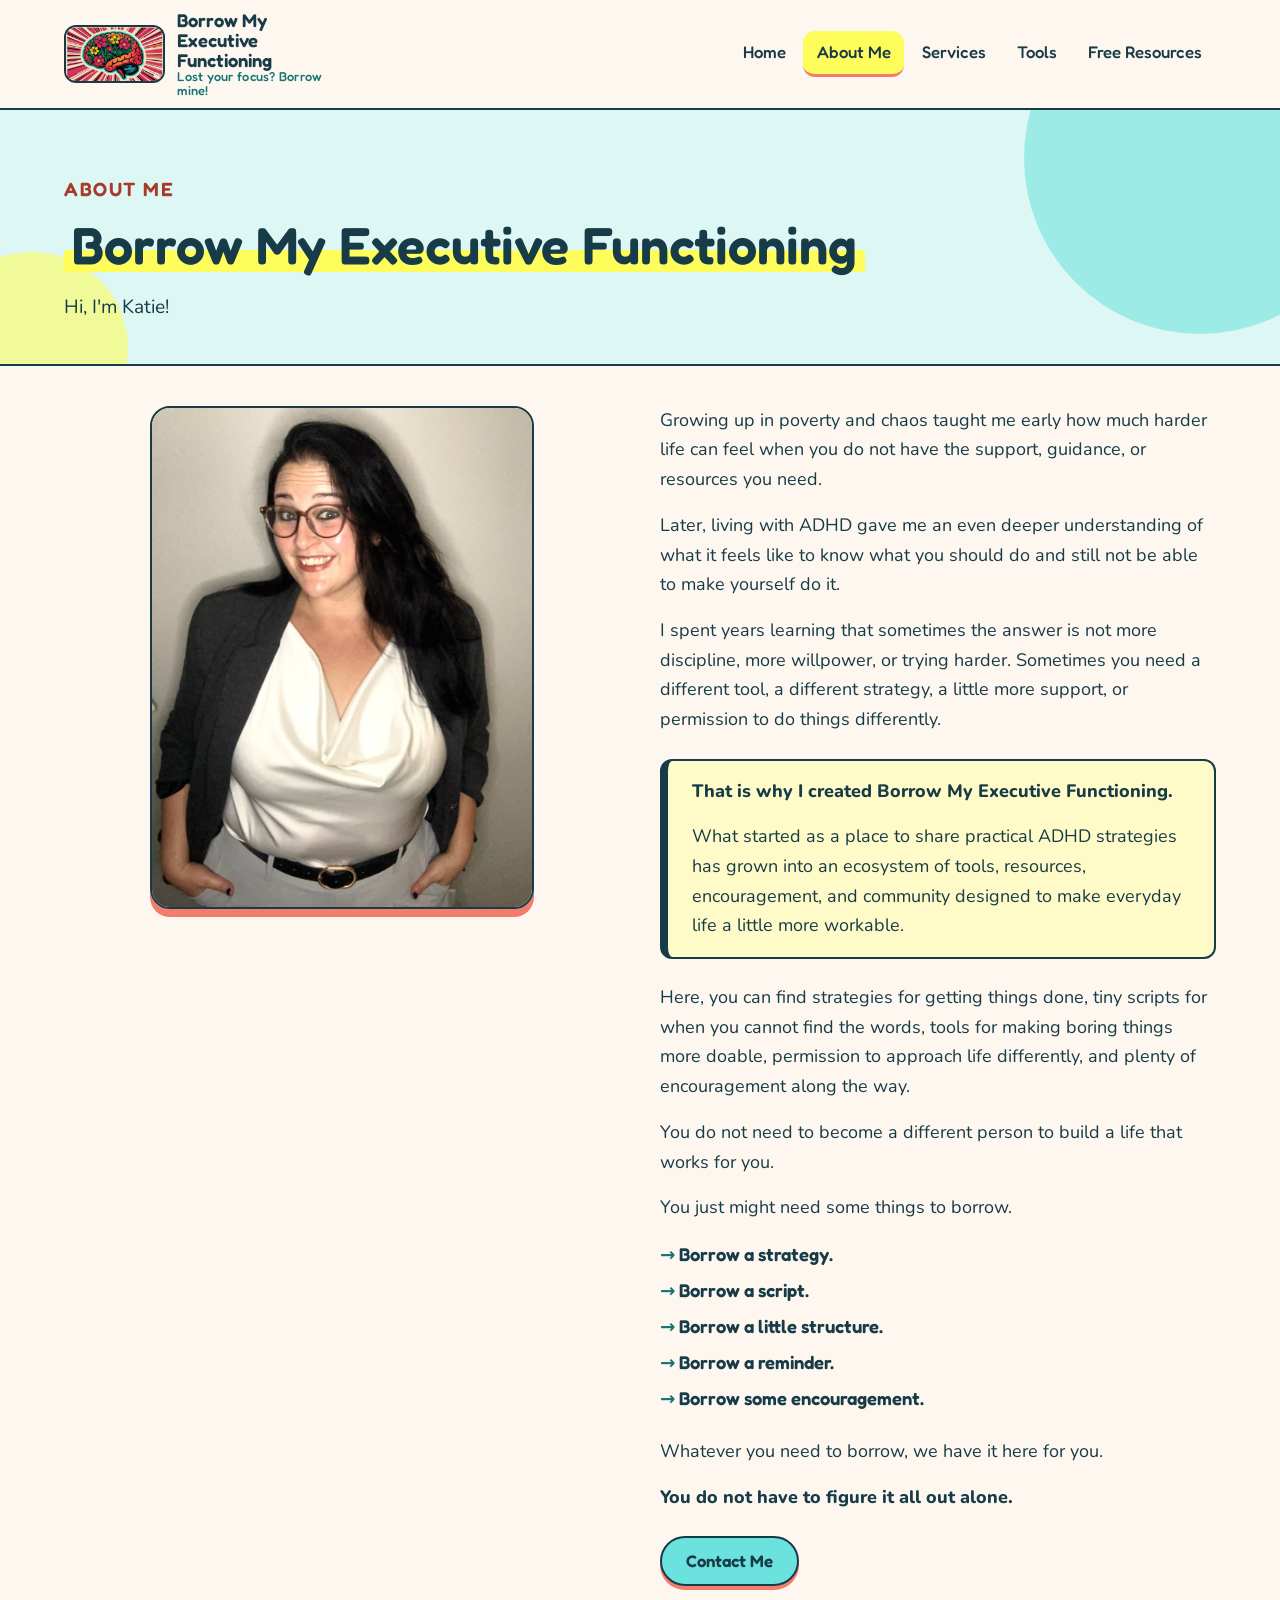
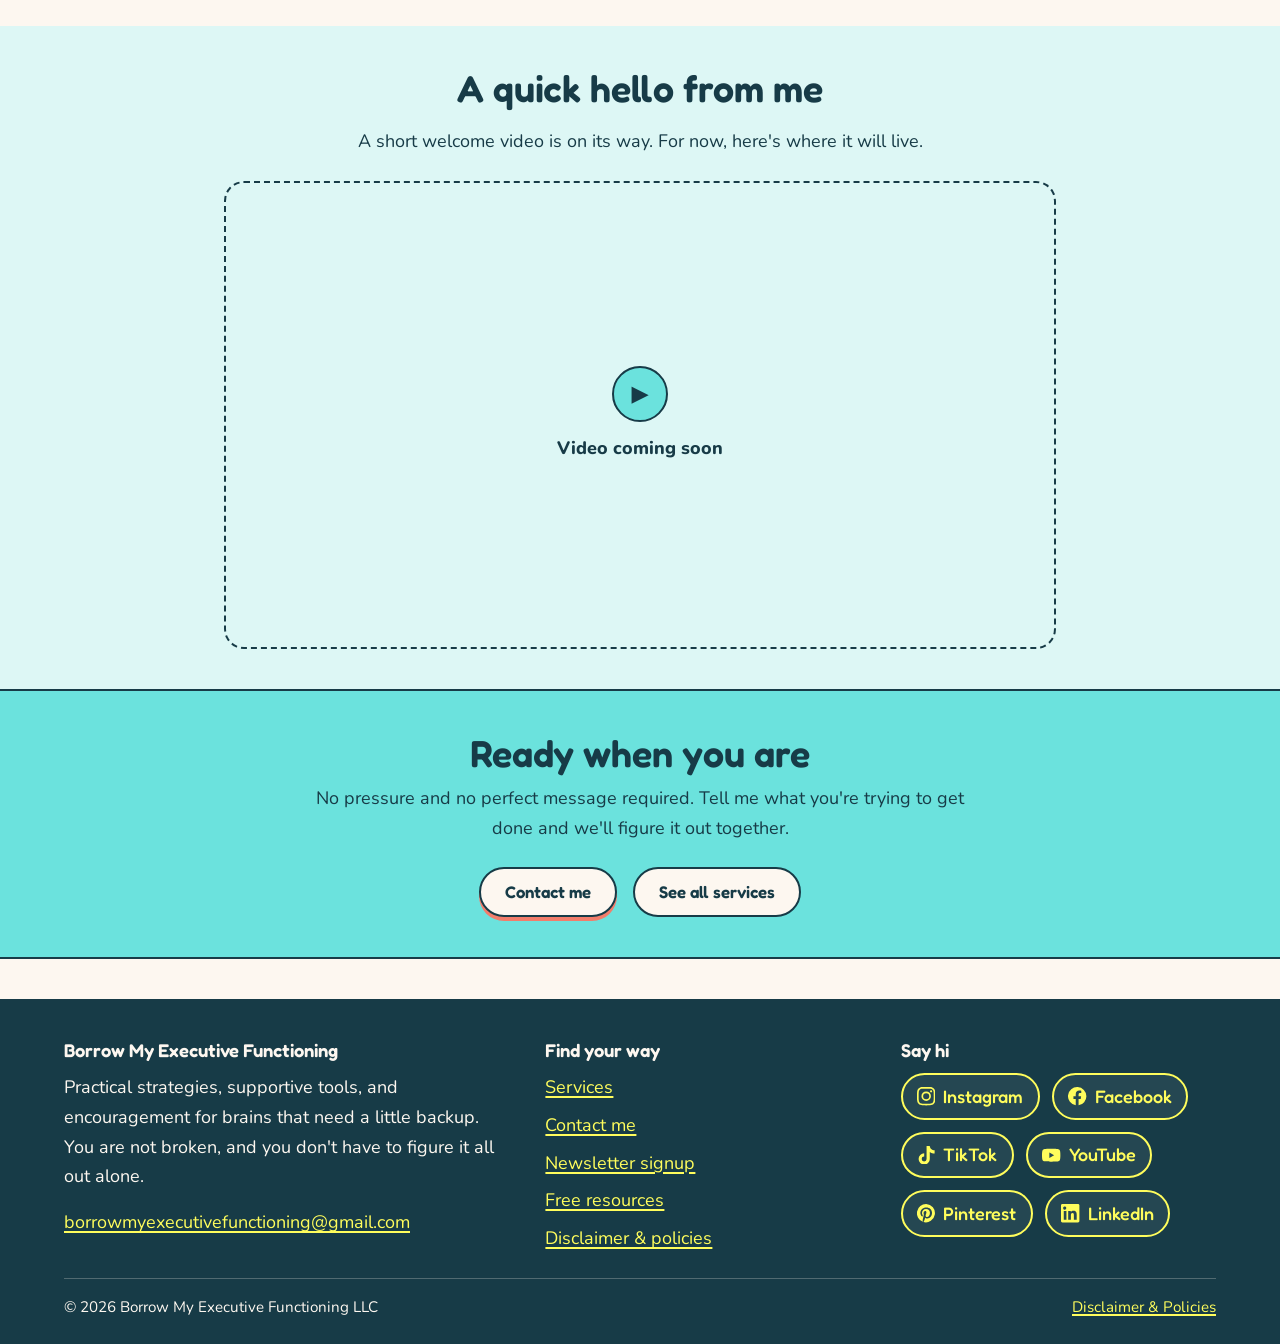
==== commit b8147069: "added exclamation point for Hi, I'm Katie!" ====
--- a/site/about.html
+++ b/site/about.html
@@ -42,7 +42,7 @@
       <div class="container">
         <p class="kicker">About Me</p>
         <h1><span class="hl">Borrow My Executive Functioning</span></h1>
-        <p class="lead measure">Hi, I'm Katie.</p>
+        <p class="lead measure">Hi, I'm Katie!</p>
       </div>
     </section>
 
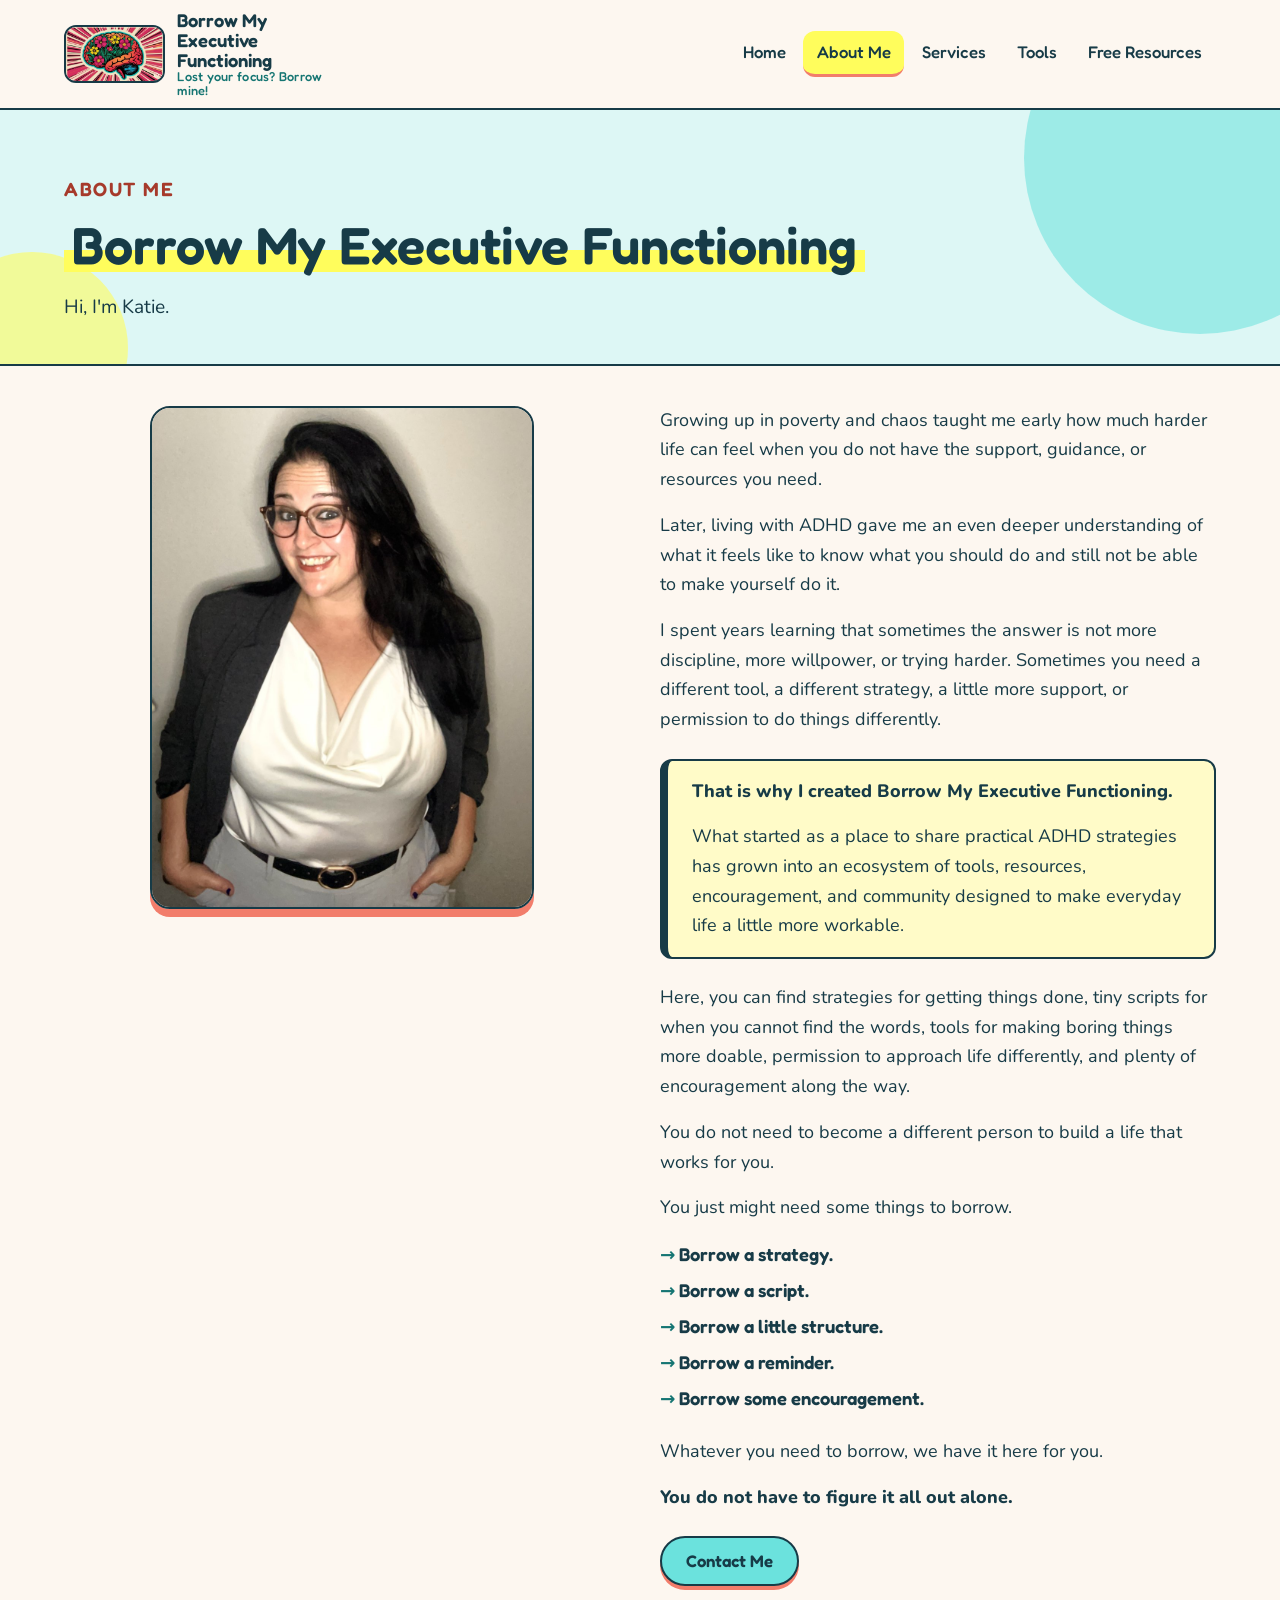
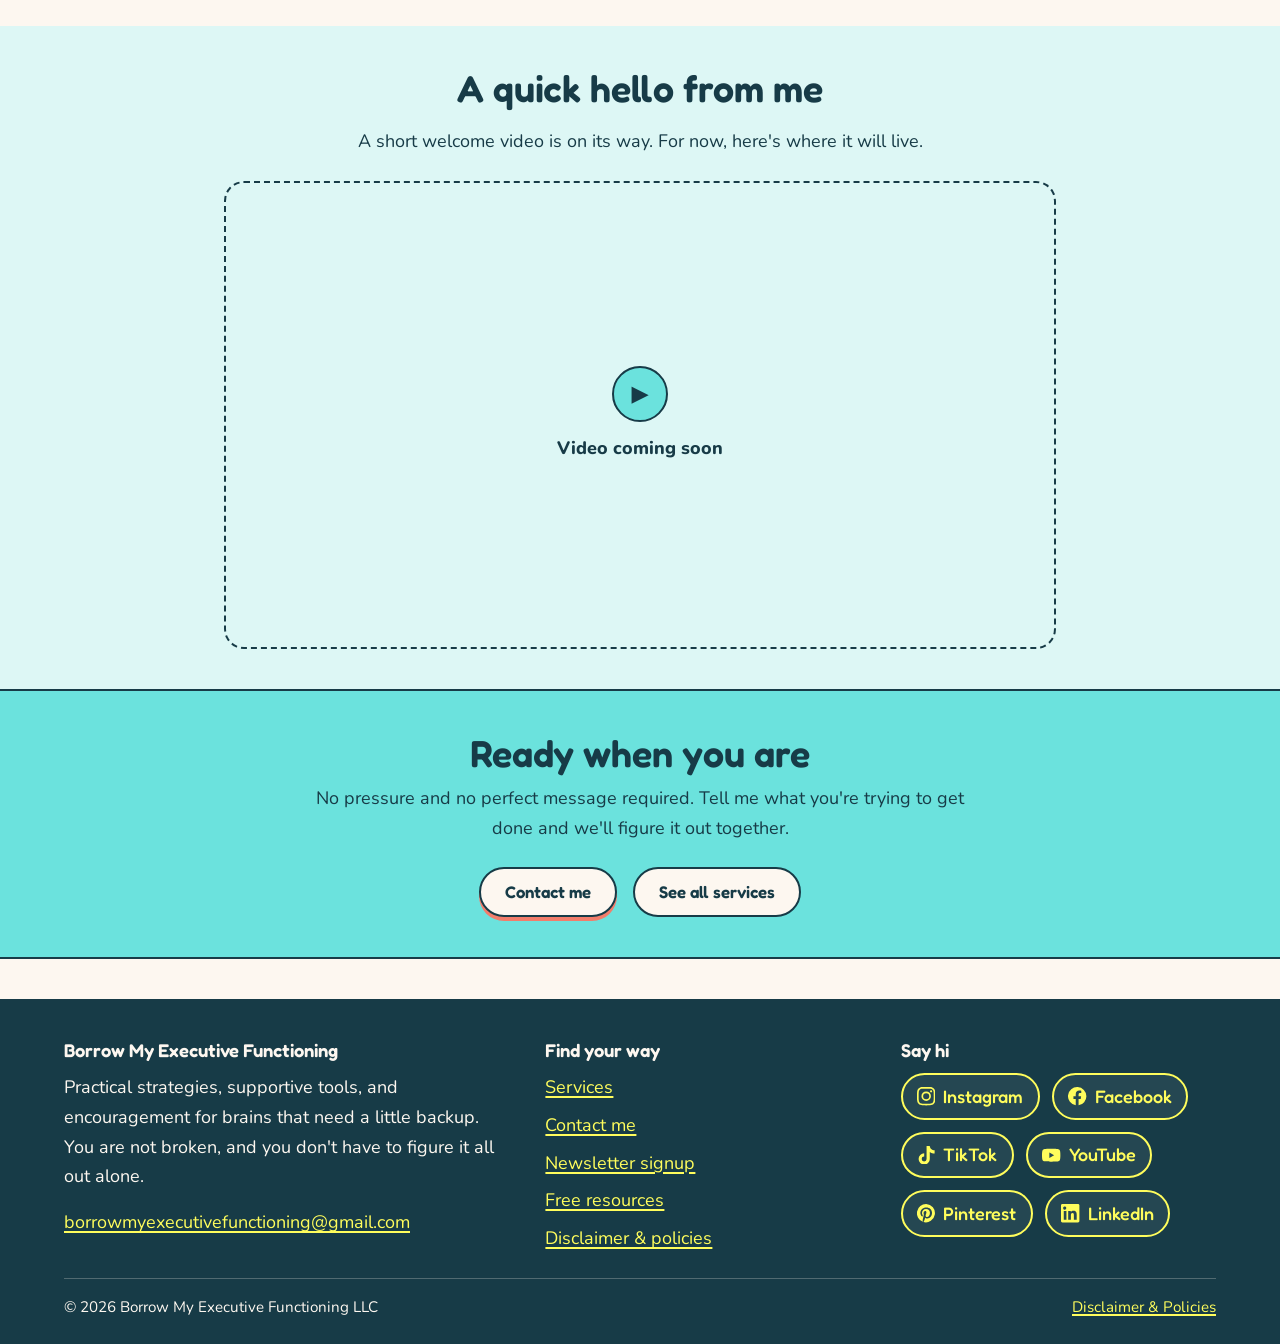
==== commit 3fb0cb82: "fix mailerlite group id" ====
--- a/site/about.html
+++ b/site/about.html
@@ -42,7 +42,7 @@
       <div class="container">
         <p class="kicker">About Me</p>
         <h1><span class="hl">Borrow My Executive Functioning</span></h1>
-        <p class="lead measure">Hi, I'm Katie!</p>
+        <p class="lead measure">Hi, I'm Katie.</p>
       </div>
     </section>
 
--- a/site/css/styles.css
+++ b/site/css/styles.css
@@ -529,6 +529,36 @@
 .checklist--two {
   grid-template-columns: repeat(auto-fit, minmax(min(100%, 18rem), 1fr));
 }
+/* Numbered steps: same shape as .checklist, with the step number inside. */
+.steps-list {
+  list-style: none;
+  padding: 0;
+  margin: 0;
+  display: grid;
+  gap: 0.6rem;
+  counter-reset: step;
+}
+.steps-list li {
+  position: relative;
+  padding-left: 2.2rem;
+  counter-increment: step;
+}
+.steps-list li::before {
+  content: counter(step);
+  position: absolute;
+  left: 0; top: 0.1em;
+  width: 1.5rem; height: 1.5rem;
+  border-radius: 50%;
+  background: var(--lemon);
+  border: var(--border);
+  color: var(--lagoon);
+  font-family: var(--font-head);
+  font-weight: 600;
+  font-size: 0.9rem;
+  display: grid;
+  place-items: center;
+}
+.card .hint { font-size: 0.95rem; color: var(--teal); margin-bottom: 0; }
 
 /* ---------- FAQ (native <details>) ---------- */
 .faq { display: grid; gap: var(--space-2); }
@@ -692,6 +722,20 @@
   font-weight: 400;
 }
 .form-card button.btn { cursor: pointer; }
+/* Side-by-side fields (state / ZIP) that stack on small screens. */
+.form-card .field--row {
+  display: grid;
+  grid-template-columns: 1fr 1fr;
+  gap: var(--space-2);
+}
+@media (max-width: 30rem) {
+  .form-card .field--row { grid-template-columns: 1fr; }
+}
+.form-card label .optional {
+  font-family: var(--font-body);
+  font-weight: 400;
+  color: var(--teal);
+}
 /* Spam trap: hidden from people, still in the DOM for bots. */
 .honeypot { position: absolute; left: -10000px; width: 1px; height: 1px; overflow: hidden; }
 
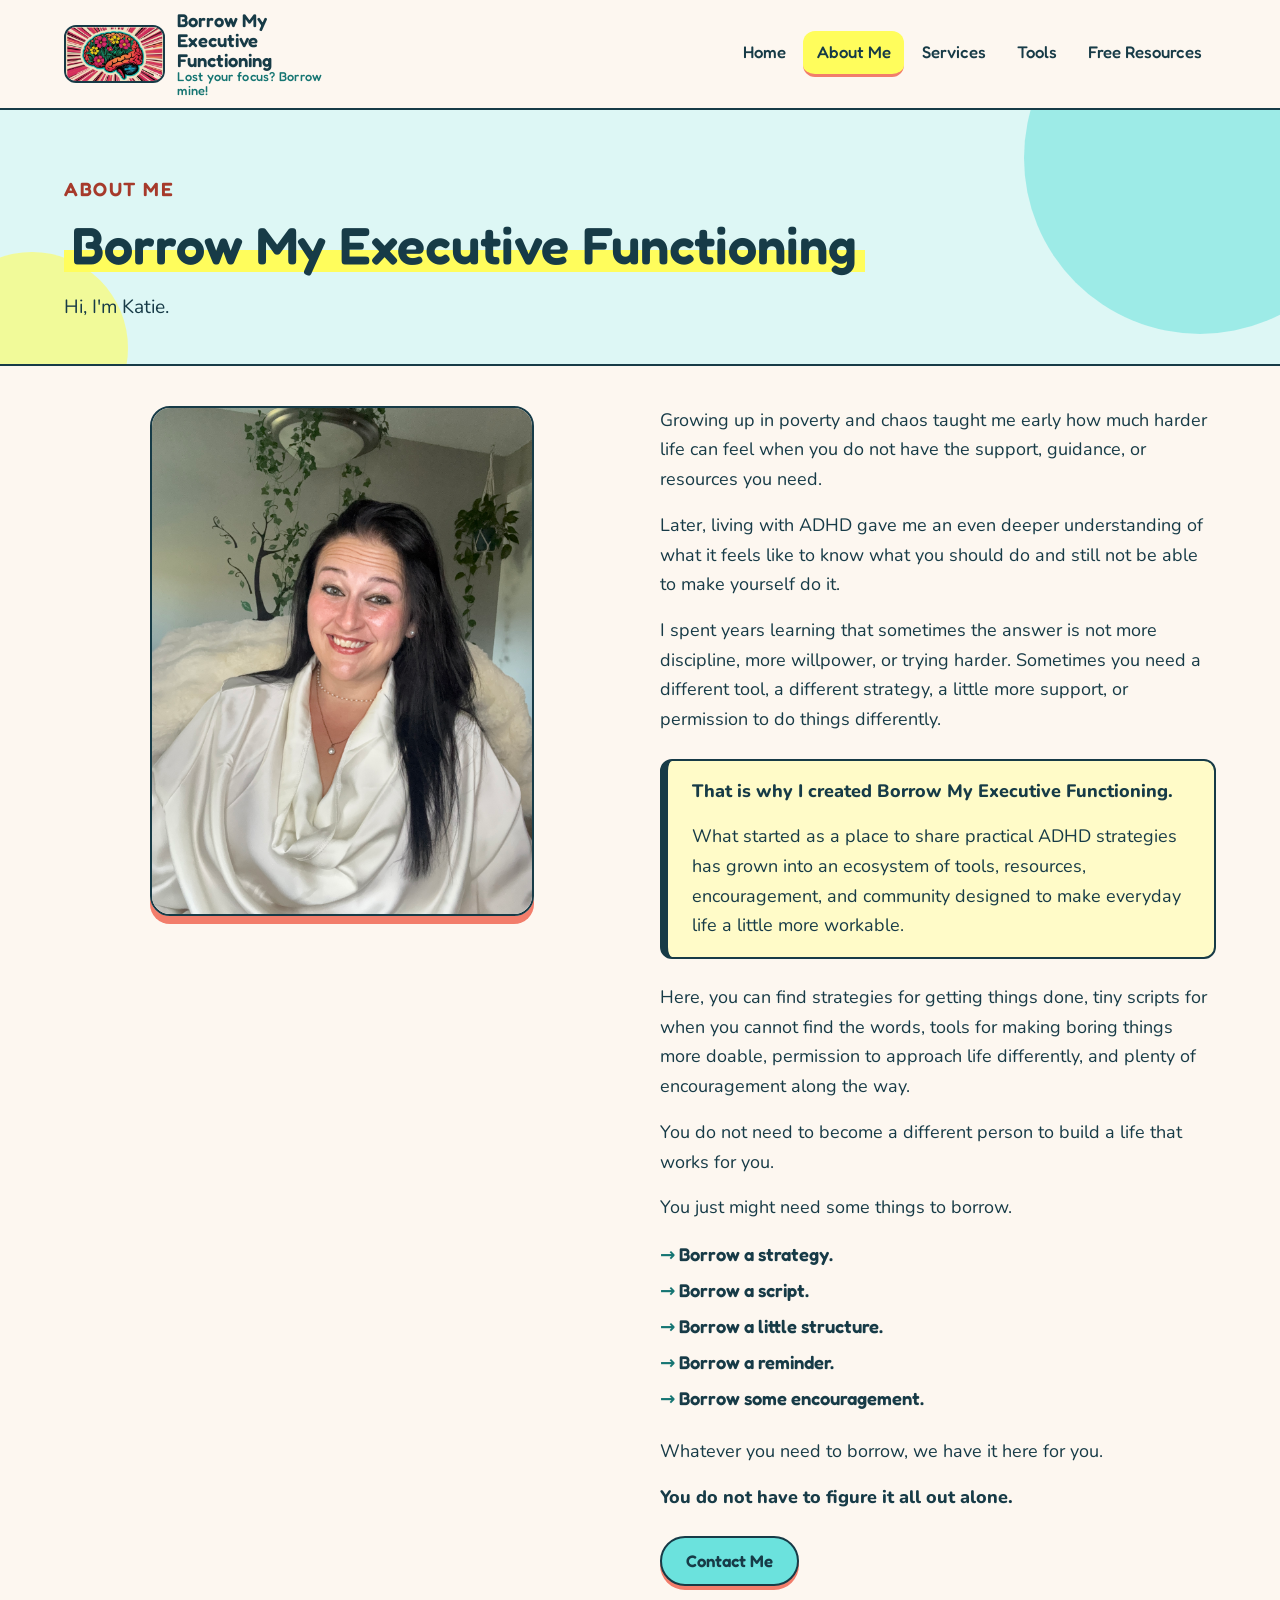
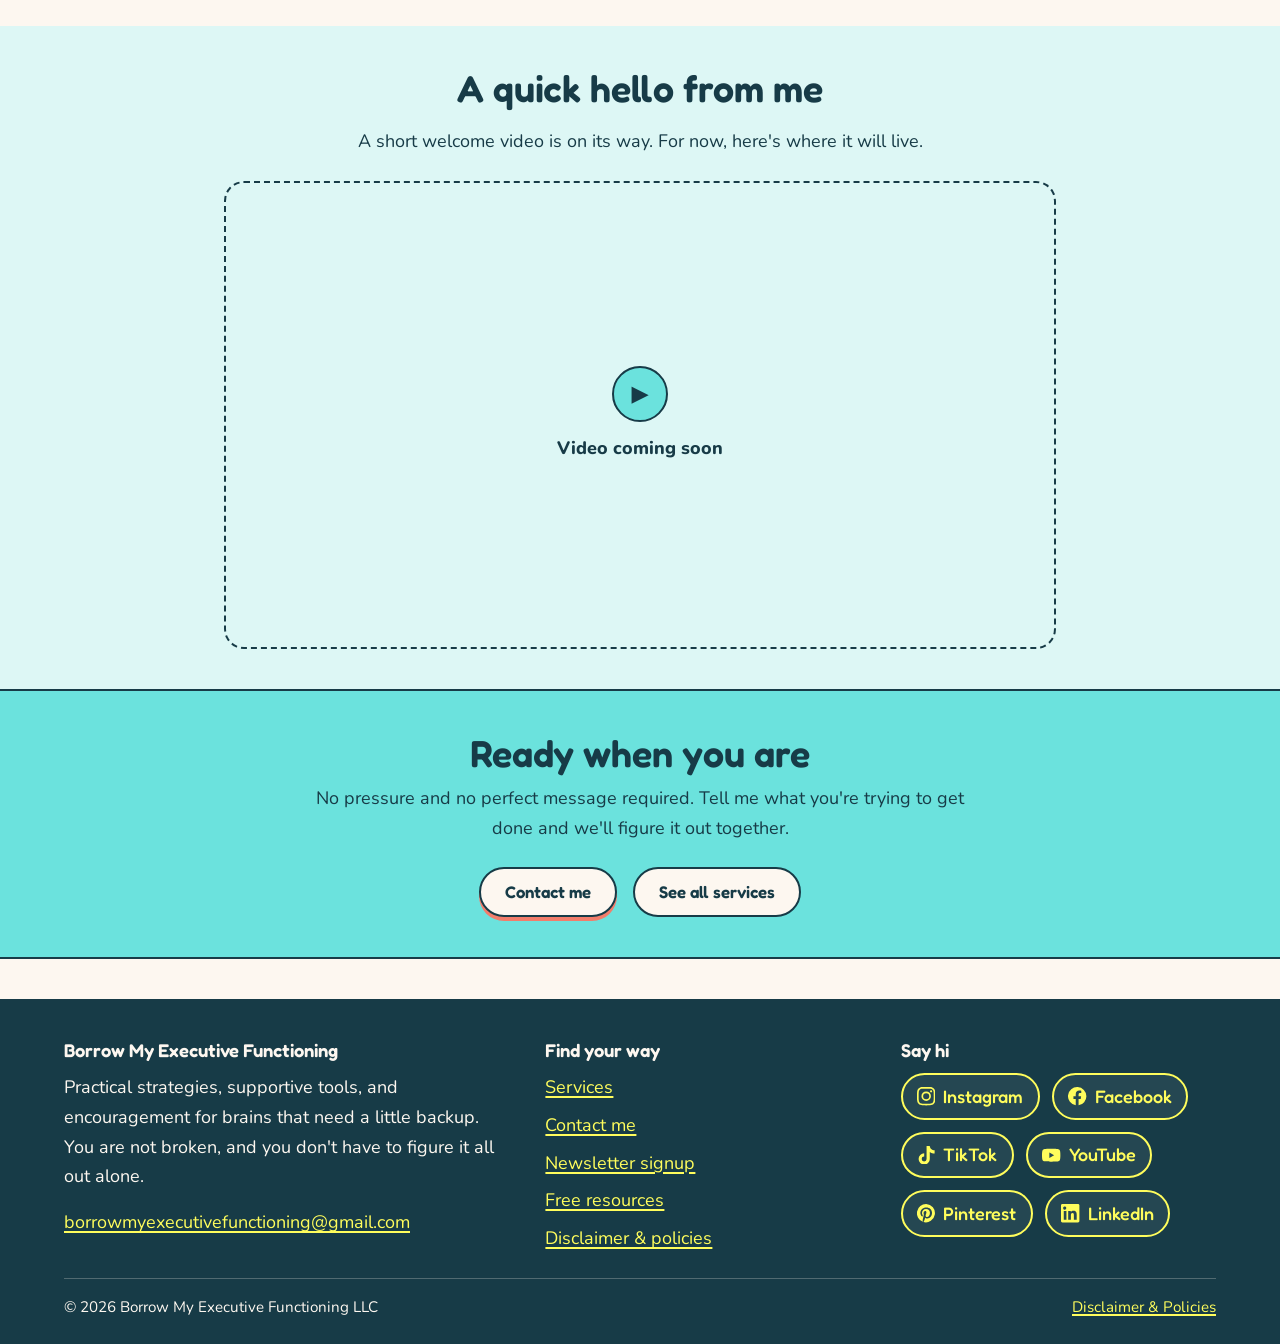
==== commit 6bfbb256: "change about me photo to img_2786" ====
--- a/site/about.html
+++ b/site/about.html
@@ -50,7 +50,7 @@
       <div class="container">
         <div class="split">
           <div>
-            <img class="portrait" src="images/about-katie.jpg" alt="Katie smiling at the camera, wearing glasses, a white blouse and a dark blazer" width="1000" height="1314">
+            <img class="portrait" src="images/IMG_2786.JPG" alt="Katie smiling at the camera, with long dark hair, a white satin blouse and a pearl necklace, in front of hanging plants" width="2316" height="3088">
           </div>
           <div class="measure">
             <p>Growing up in poverty and chaos taught me early how much harder life can feel when you do not have the support, guidance, or resources you need.</p>
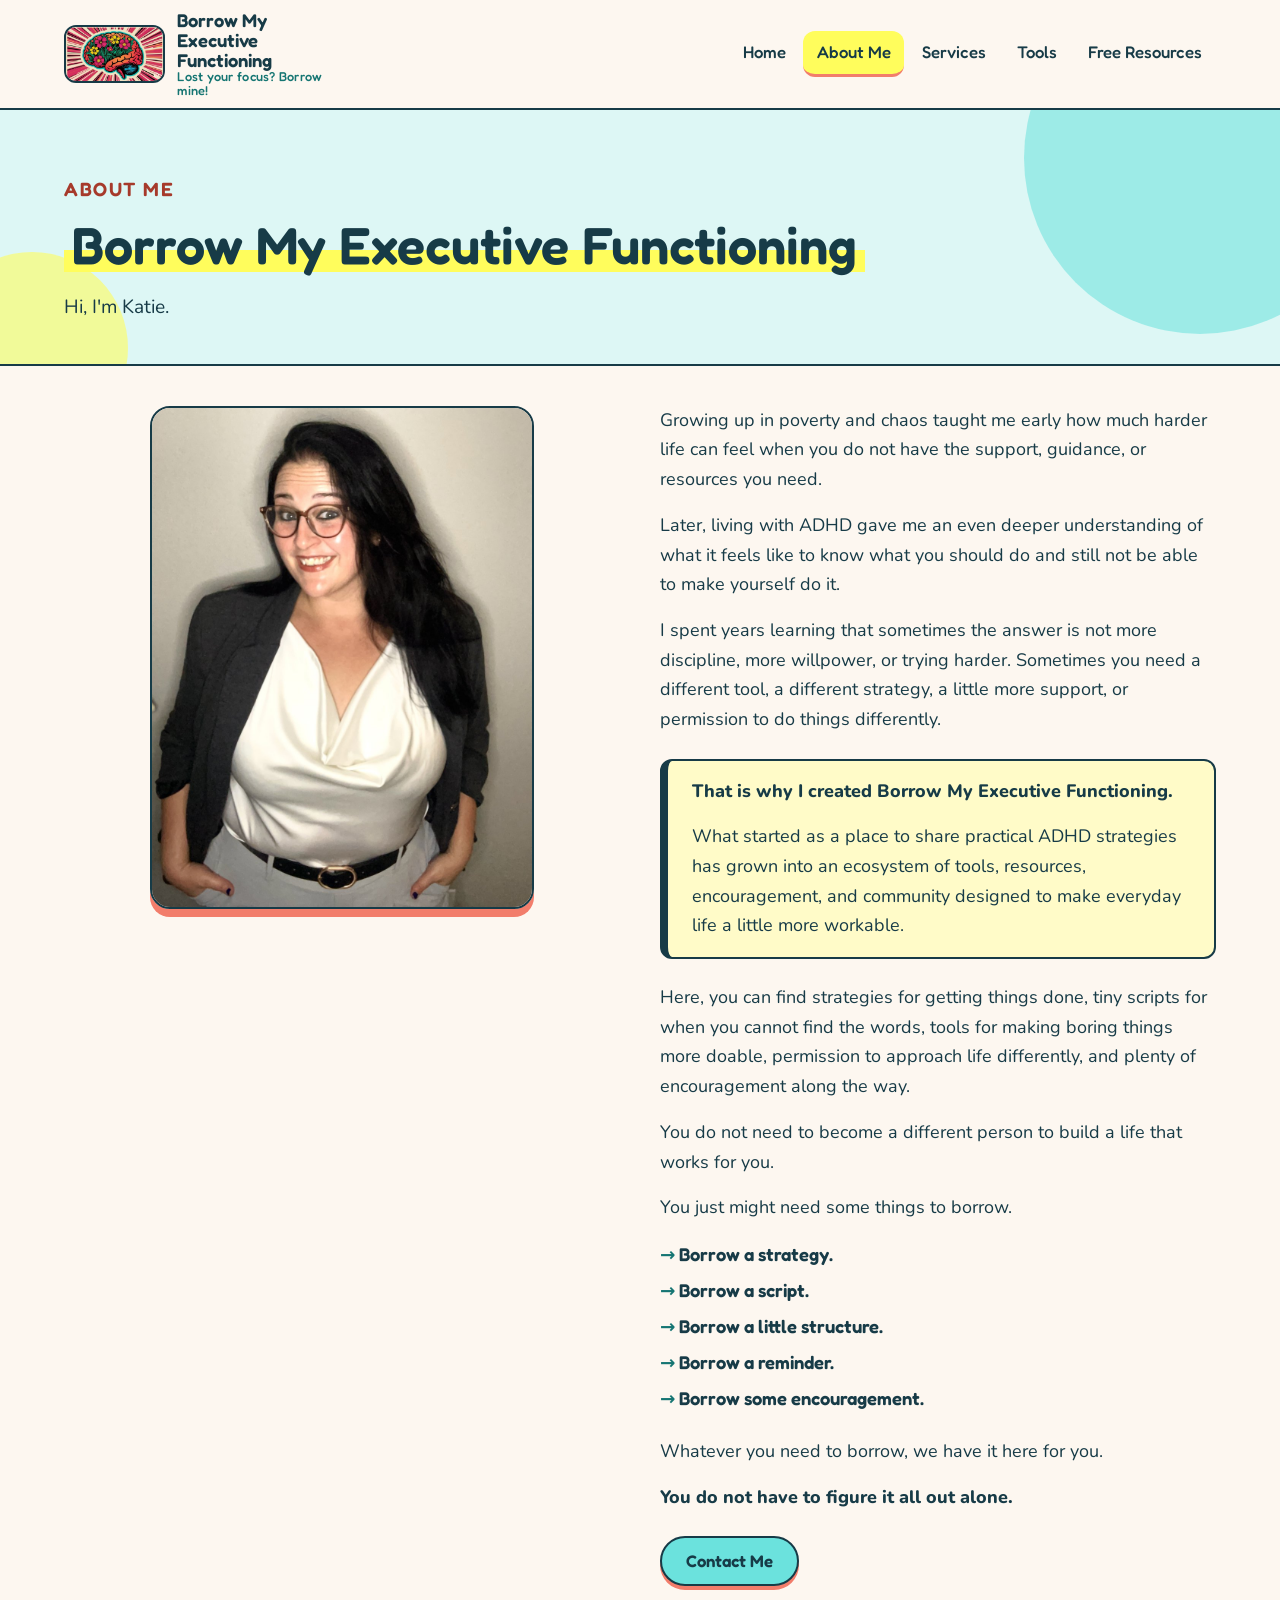
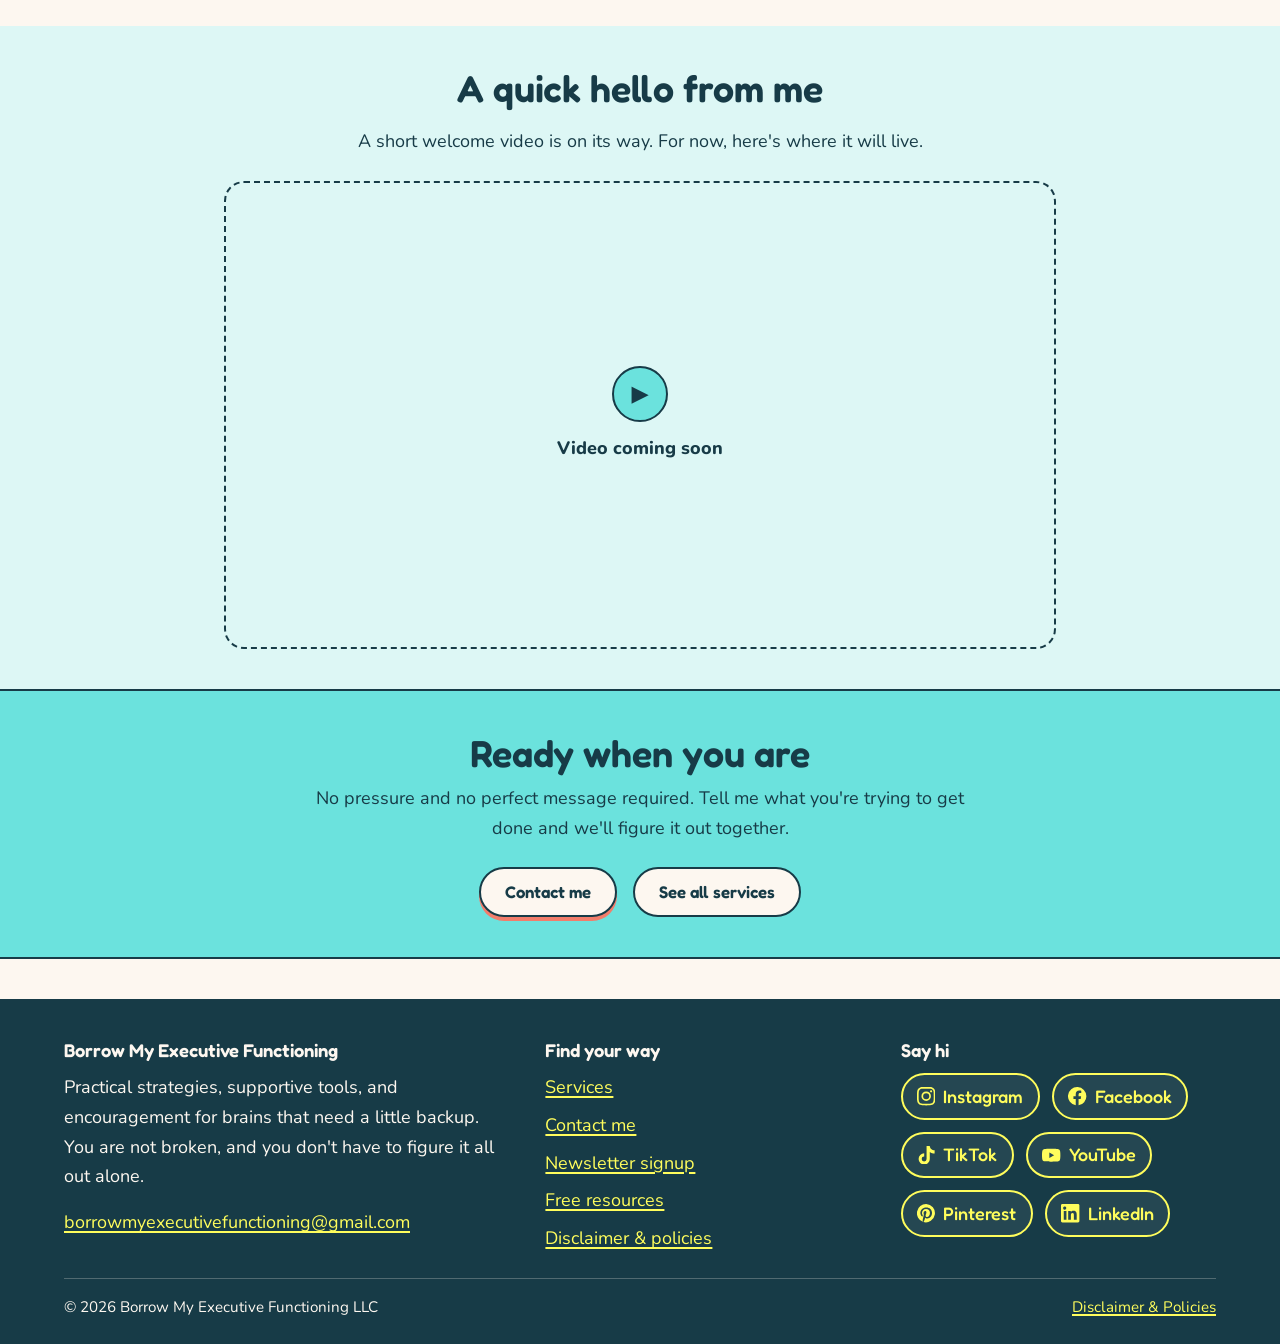
==== commit c242e839: "Add buttons for etsy" ====
--- a/site/about.html
+++ b/site/about.html
@@ -50,7 +50,7 @@
       <div class="container">
         <div class="split">
           <div>
-            <img class="portrait" src="images/IMG_2786.JPG" alt="Katie smiling at the camera, with long dark hair, a white satin blouse and a pearl necklace, in front of hanging plants" width="2316" height="3088">
+            <img class="portrait" src="images/about-katie.jpg" alt="Katie smiling at the camera, wearing glasses, a white blouse and a dark blazer" width="1000" height="1314">
           </div>
           <div class="measure">
             <p>Growing up in poverty and chaos taught me early how much harder life can feel when you do not have the support, guidance, or resources you need.</p>
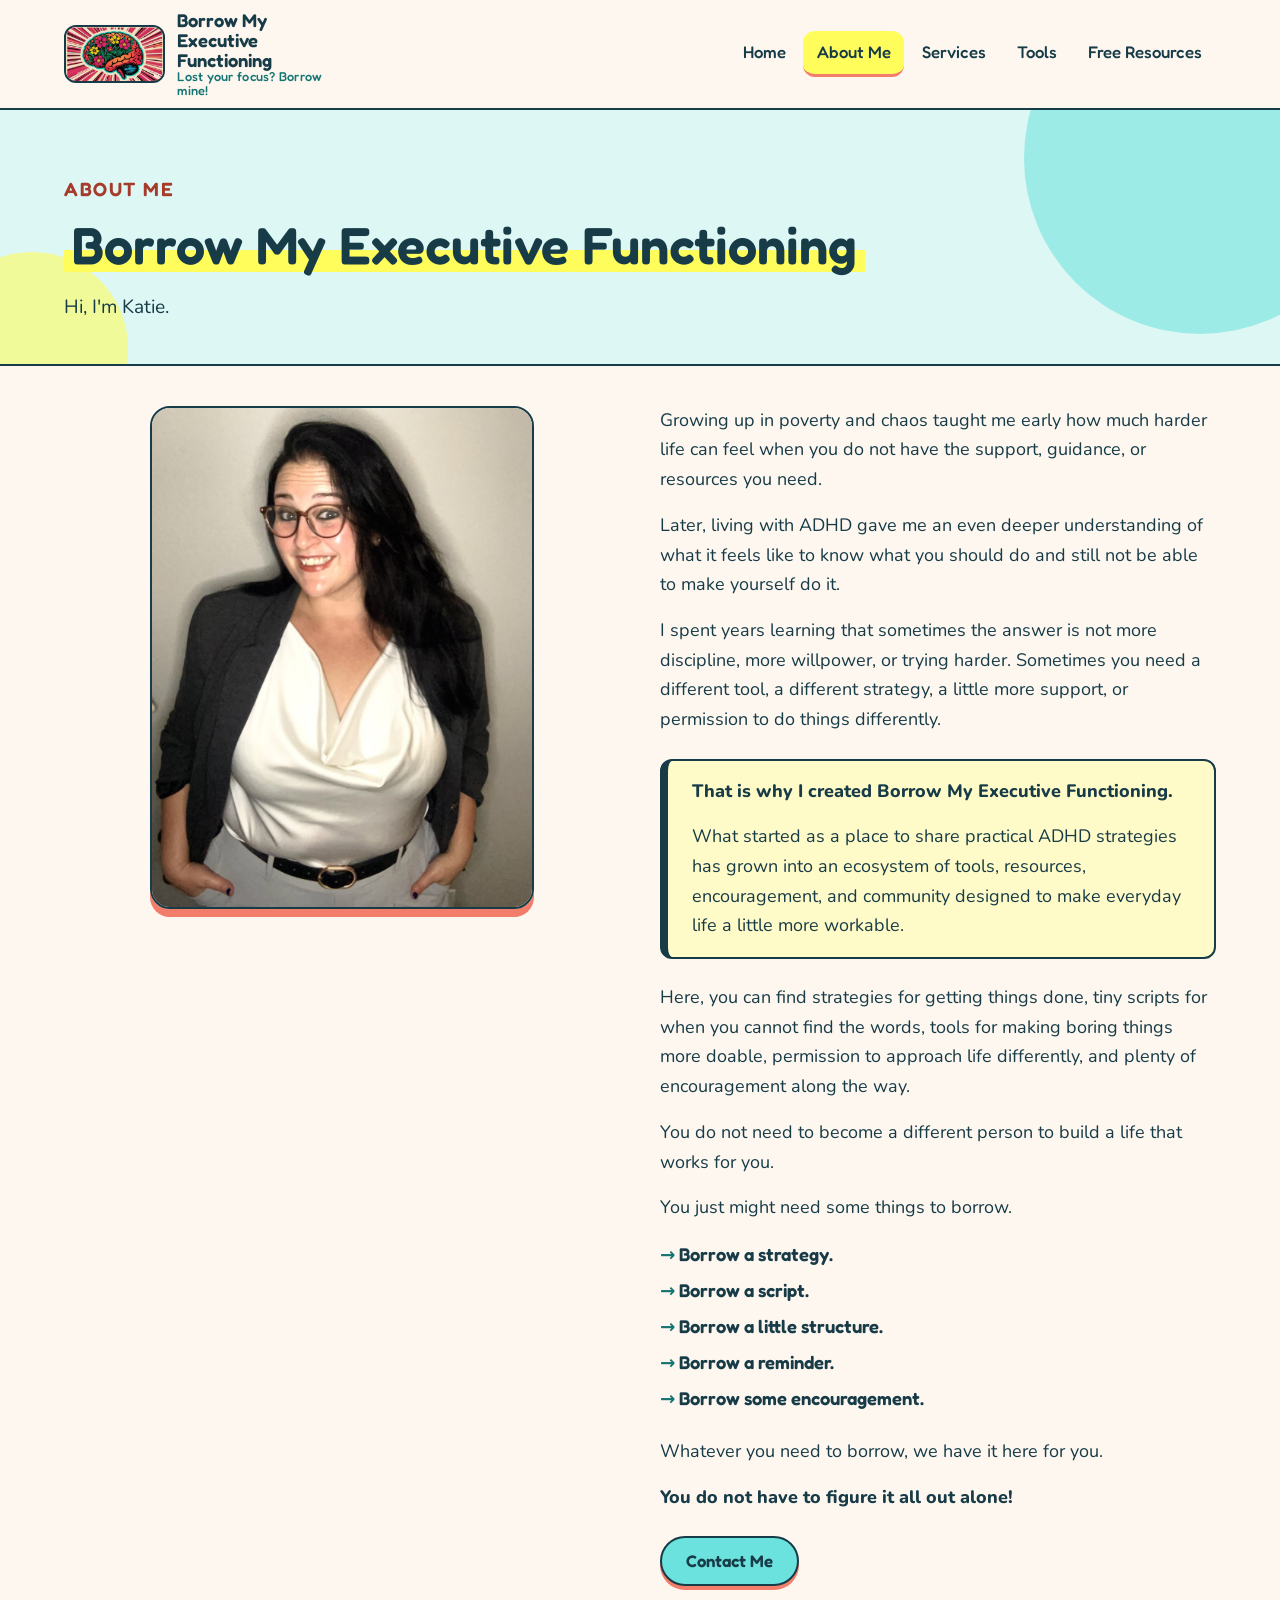
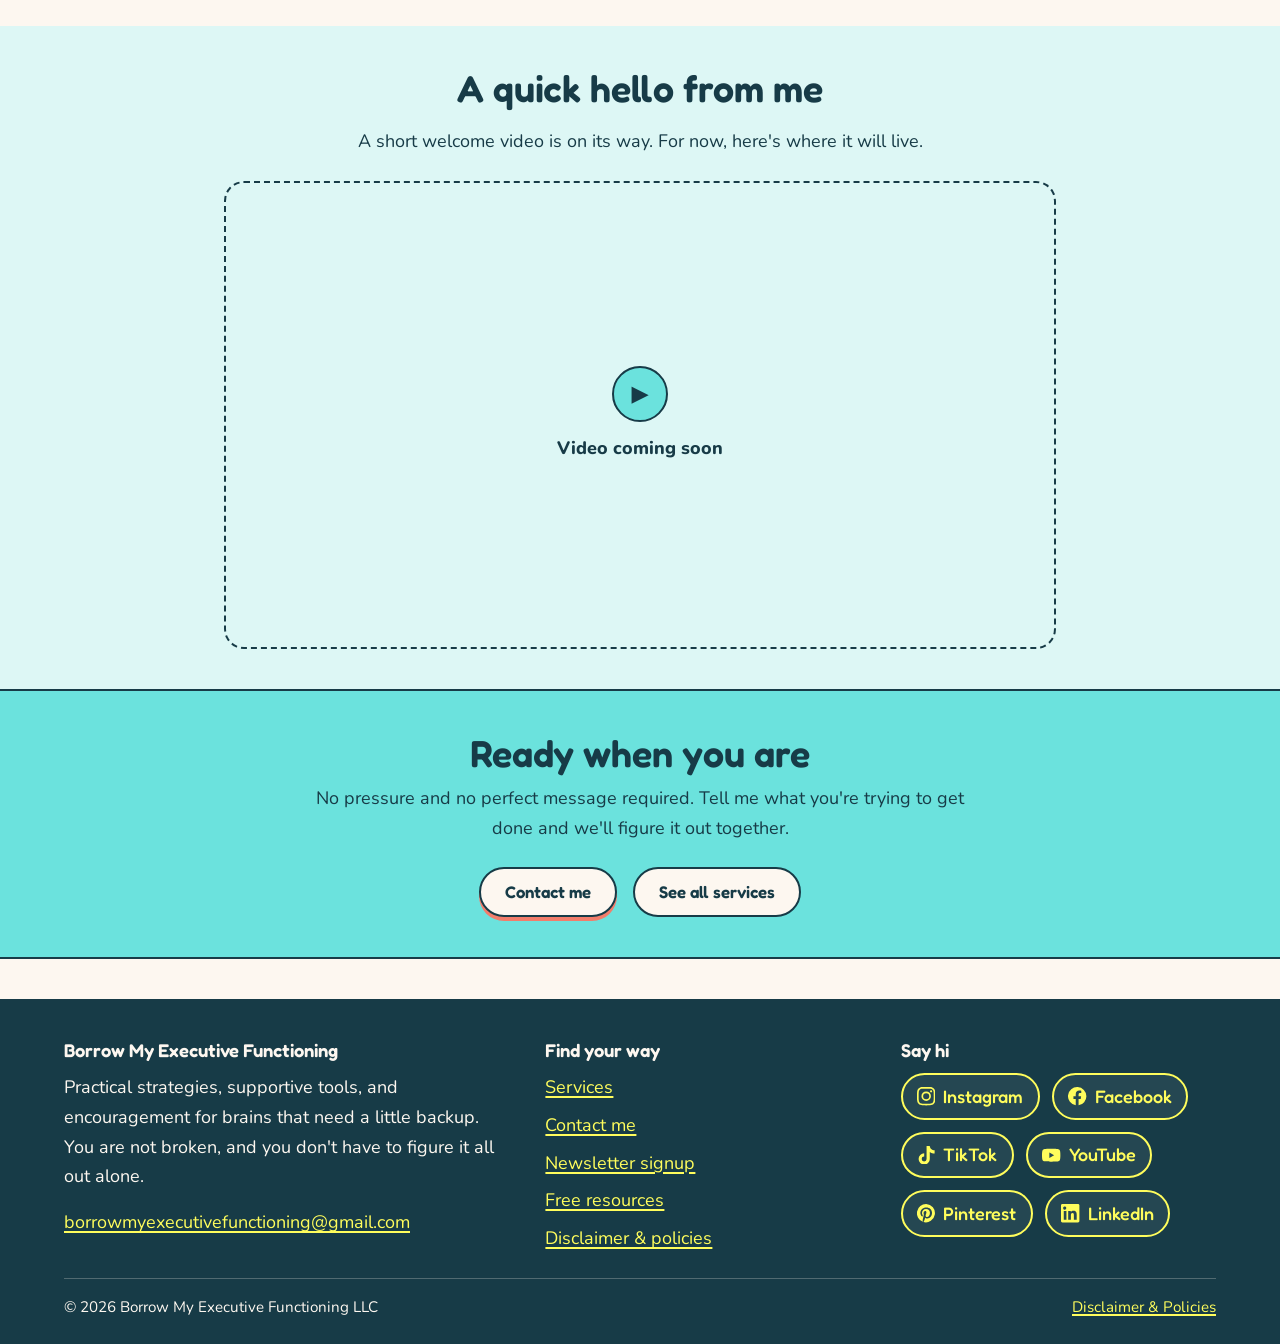
==== commit 3075bbf9: "hi" ====
--- a/site/about.html
+++ b/site/about.html
@@ -71,7 +71,7 @@
               <li>Borrow some encouragement.</li>
             </ul>
             <p>Whatever you need to borrow, we have it here for you.</p>
-            <p><strong>You do not have to figure it all out alone.</strong></p>
+            <p><strong>You do not have to figure it all out alone!</strong></p>
             <div class="btn-row">
               <a class="btn" href="contact.html">Contact Me</a>
             </div>
